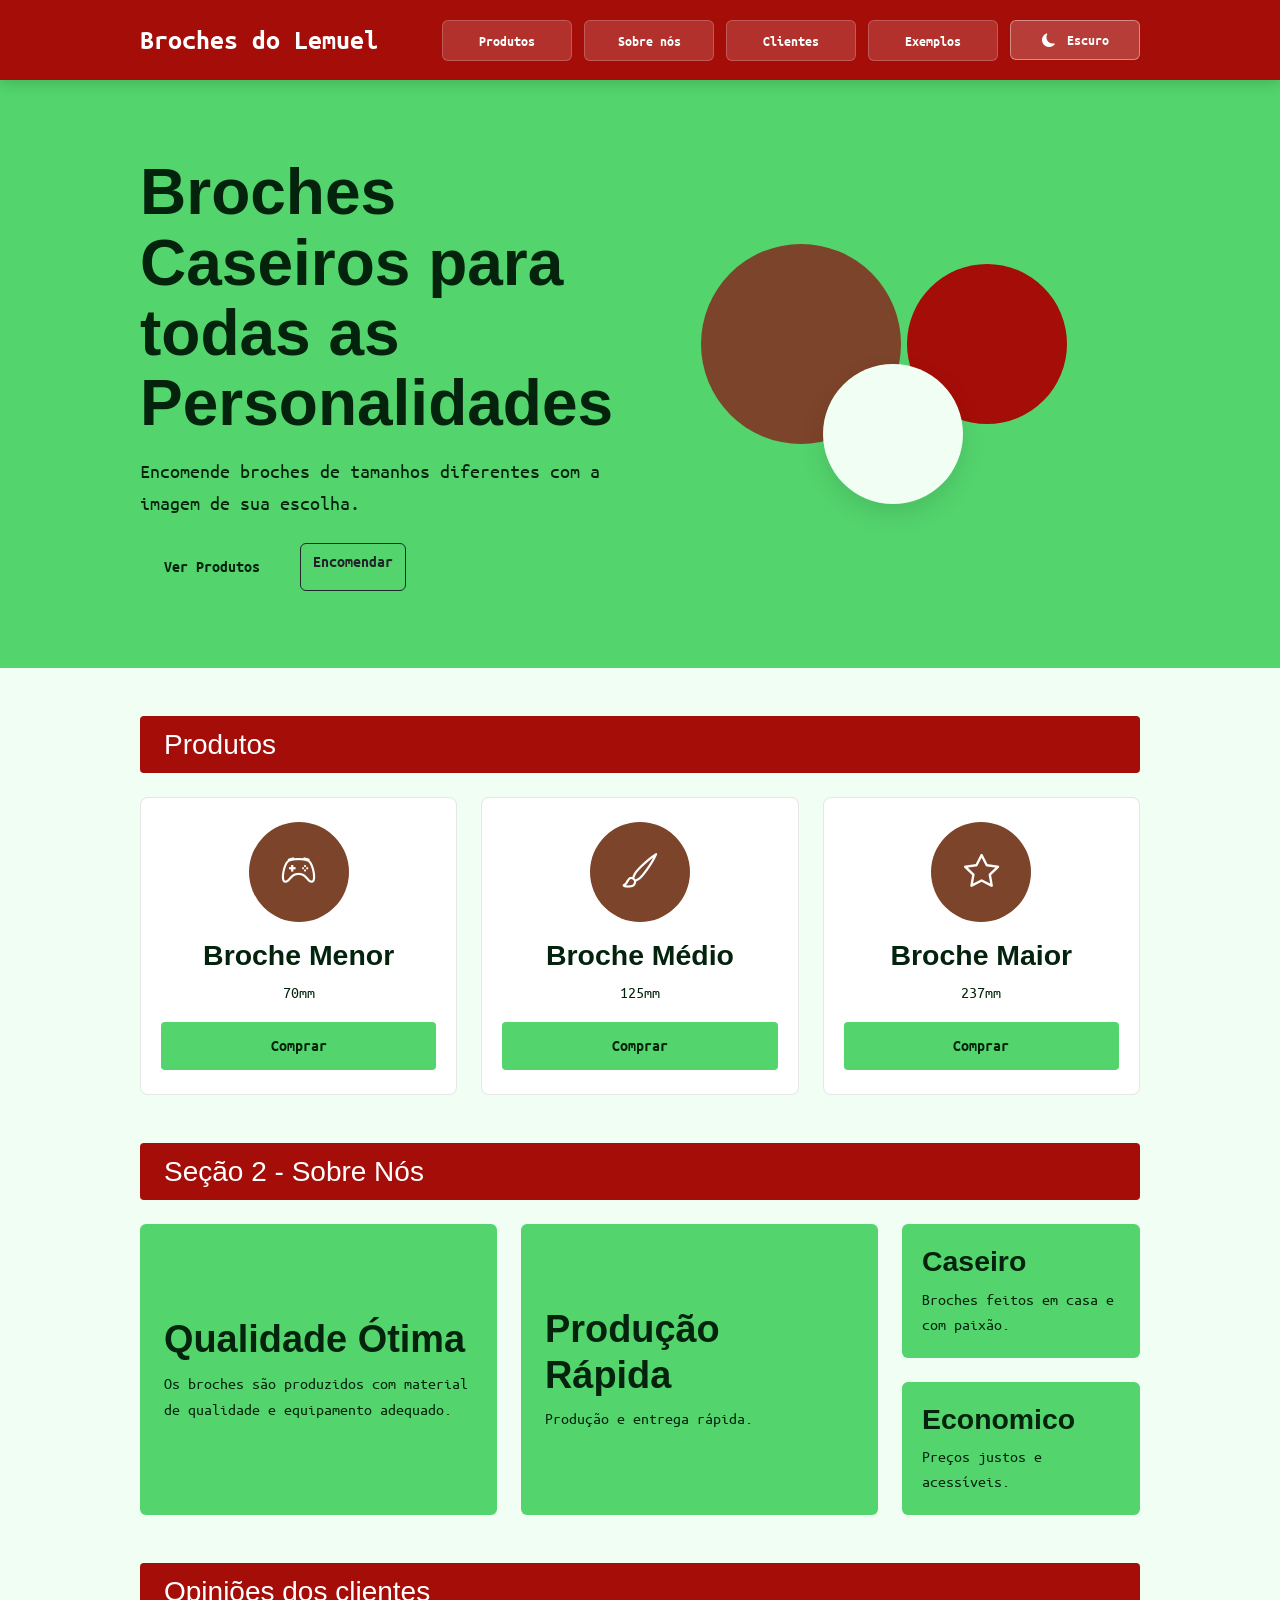
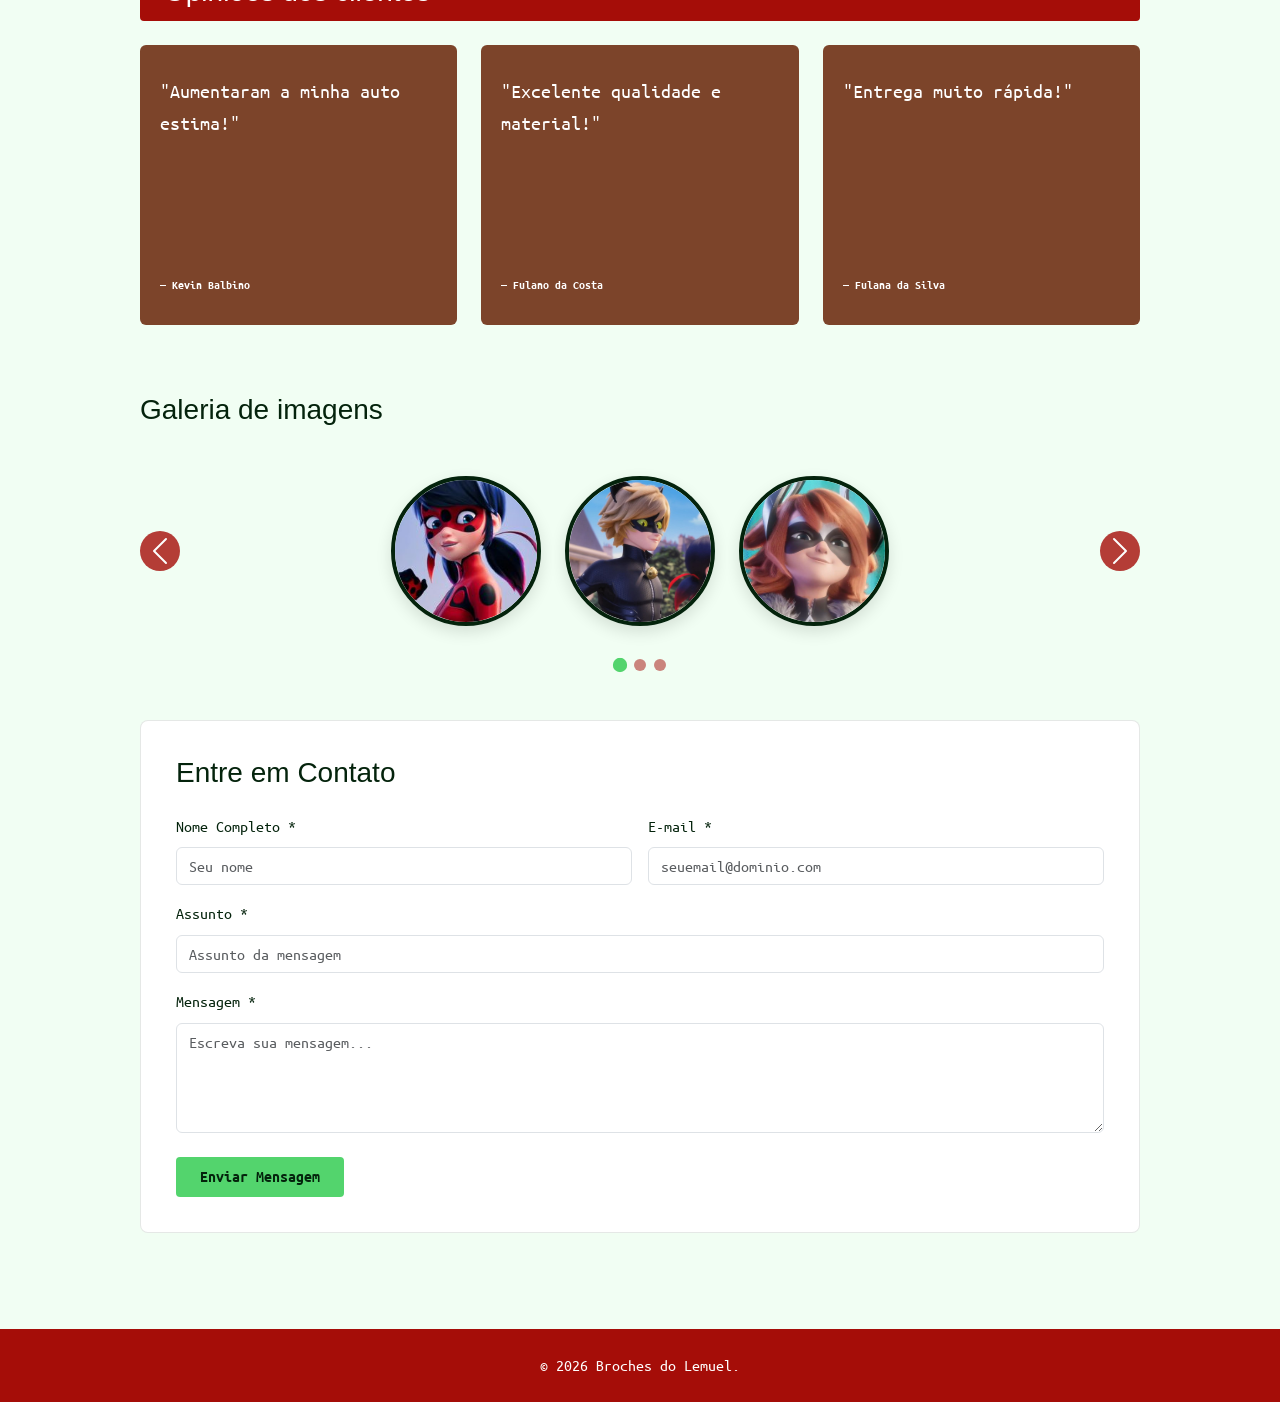
==== index.html @ ad62f00a "Feat. Importar sit" ====
<!DOCTYPE html>
<html lang="pt-BR" data-theme="light">
<head>
  <meta charset="UTF-8">
  <meta name="viewport" content="width=device-width, initial-scale=1.0">
  <title>Broches do Lemuel | Venda de Bottons Personalizados</title>

  <!-- Bootstrap 5 CSS & Icons -->
  <link href="https://cdn.jsdelivr.net/npm/bootstrap@5.3.2/dist/css/bootstrap.min.css" rel="stylesheet">
  <link href="https://cdn.jsdelivr.net/npm/bootstrap-icons@1.11.1/font/bootstrap-icons.css" rel="stylesheet">

  <!-- CSS Customizado -->
  <link rel="stylesheet" href="assets/css/styles.css">
</head>
<body>

  <!-- Cabeçalho / Navbar Responsiva com Sidebar Mobile -->
  <header class="header-navbar navbar">
    <div class="grid-container d-flex align-items-center justify-content-between w-100">
      <a class="navbar-brand text-white fw-bold fs-3 m-0" href="#">Broches do Lemuel</a>

      <!-- Botão Hambúrguer Customizado -->
      <button class="menu-toggle" id="menuToggle" aria-label="Abrir menu de navegação">
        <span></span>
        <span></span>
        <span></span>
      </button>

      <!-- Menu de Navegação / Sidebar Deslizante no Mobile -->
      <nav class="nav-menu-wrapper" id="navMenu">
        <!-- Botão explícito de fechar no topo da Sidebar -->
        <div class="sidebar-header d-lg-none">
          <button class="sidebar-close-btn" id="sidebarCloseBtn" aria-label="Fechar menu">
            <i class="bi bi-x-lg"></i>
          </button>
        </div>

        <ul class="nav-box-list">
          <li class="nav-box-item"><a href="#secao1">Produtos</a></li>
          <li class="nav-box-item"><a href="#secao2">Sobre nós</a></li>
          <li class="nav-box-item"><a href="#secao3">Clientes</a></li>
          <li class="nav-box-item"><a href="#secao4">Exemplos</a></li>
          <li class="nav-box-item theme-item">
            <button class="theme-toggle-btn" id="themeToggleBtn" aria-label="Alternar tema">
              <i class="bi bi-moon-fill me-1"></i> Escuro
            </button>
          </li>
        </ul>
      </nav>
    </div>
  </header>

  <!-- Hero Section -->
  <section class="hero-section">
    <div class="grid-container">
      <div class="hero-grid">
        <div class="hero-text-col">
          <h1 class="mb-3">Broches Caseiros para todas as Personalidades</h1>
          <p class="fs-5 mb-4">Encomende broches de tamanhos diferentes com a imagem de sua escolha.</p>
          <div class="d-flex gap-3 flex-wrap justify-content-center justify-content-lg-start">
            <a href="#secao1" class="btn btn-custom-primary">Ver Produtos</a>
            <a href="#contato" class="btn btn-outline-dark fw-bold">Encomendar</a>
          </div>
        </div>
        <div class="hero-graphics-col">
          <div class="circle-accent circle-1"></div>
          <div class="circle-accent circle-2"></div>
          <div class="circle-accent circle-3"></div>
        </div>
      </div>
    </div>
  </section>

  <main class="py-5">

    <!-- Seção 1: Catálogo de Produtos -->
    <section id="secao1" class="page-section mb-5">
      <div class="grid-container">
        <div class="section-banner-title">
          <h2 class="m-0 h3">Produtos</h2>
        </div>
        <div class="section-grid-3col-products">

          <article class="botton-card">
            <div class="card-img-placeholder"><i class="bi bi-controller"></i></div>
            <h4>Broche Menor</h4>
            <p>70mm</p>
            <button class="btn btn-custom-primary w-100 open-modal-btn" data-title="Broche Menor">Comprar</button>
          </article>
          
          <article class="botton-card">
            <div class="card-img-placeholder"><i class="bi bi-brush"></i></div>
            <h4>Broche Médio</h4>
            <p>125mm</p>
            <button class="btn btn-custom-primary w-100 open-modal-btn" data-title="Broche Médio">Comprar</button>
          </article>

          <article class="botton-card">
            <div class="card-img-placeholder"><i class="bi bi-star"></i></div>
            <h4>Broche Maior</h4>
            <p>237mm</p>
            <button class="btn btn-custom-primary w-100 open-modal-btn" data-title="Broche Maior">Comprar</button>
          </article>

        </div>
      </div>
    </section>

    <!-- Seção 2: Sobre Nós -->
    <section id="secao2" class="page-section mb-5">
      <div class="grid-container">
        <div class="section-banner-title">
          <h2 class="m-0 h3">Seção 2 - Sobre Nós</h2>
        </div>
        <div class="section-grid-asymmetric">
          <div class="secao2-block-green">
            <h3>Qualidade Ótima</h3>
            <p class="m-0">Os broches são produzidos com material de qualidade e equipamento adequado.</p>
          </div>
          <div class="secao2-block-green">
            <h3>Produção Rápida</h3>
            <p class="m-0">Produção e entrega rápida.</p>
          </div>
          <div class="secao2-stacked-col">
            <div class="secao2-sub-green">
              <h4>Caseiro</h4>
              <p class="m-0">Broches feitos em casa e com paixão.</p>
            </div>
            <div class="secao2-sub-green">
              <h4>Economico</h4>
              <p class="m-0">Preços justos e acessíveis.</p>
            </div>
          </div>
        </div>
      </div>
    </section>

    <!-- Seção 3: Depoimentos -->
    <section id="secao3" class="page-section mb-5">
      <div class="grid-container">
        <div class="section-banner-title">
          <h2 class="m-0 h3">Opiniões dos clientes</h2>
        </div>
        <div class="section-grid-3col">
          <div class="testimonial-card-item">
            <div class="testimonial-card">
              <p class="fs-5">"Aumentaram a minha auto estima!"</p>
              <small class="fw-bold">— Kevin Balbino</small>
            </div>
          </div>
          <div class="testimonial-card-item">
            <div class="testimonial-card">
              <p class="fs-5">"Excelente qualidade e material!"</p>
              <small class="fw-bold">— Fulano da Costa</small>
            </div>
          </div>
          <div class="testimonial-card-item">
            <div class="testimonial-card">
              <p class="fs-5">"Entrega muito rápida!"</p>
              <small class="fw-bold">— Fulana da Silva</small>
            </div>
          </div>
        </div>
      </div>
    </section>

    <!-- Seção 4: Galeria de imagens -->
    <section id="secao4" class="page-section mb-5">
      <div class="grid-container">
        <h2 class="h3 mb-4">Galeria de imagens</h2>
        
        <div id="carouselGaleria" class="carousel slide" data-bs-ride="carousel">
          <div class="carousel-indicators custom-indicators">
            <button type="button" data-bs-target="#carouselGaleria" data-bs-slide-to="0" class="active" aria-current="true" aria-label="Slide 1"></button>
            <button type="button" data-bs-target="#carouselGaleria" data-bs-slide-to="1" aria-label="Slide 2"></button>
            <button type="button" data-bs-target="#carouselGaleria" data-bs-slide-to="2" aria-label="Slide 3"></button>
          </div>

          <div class="carousel-inner py-3">
            <div class="carousel-item active">
              <div class="grid-gallery">
                <img src="assets/img/m1.jpg" alt="Galeria m1" />
                <img src="assets/img/m2.jpg" alt="Galeria m2" />
                <img src="assets/img/m3.jpg" alt="Galeria m3" />
              </div>
            </div>

            <div class="carousel-item">
              <div class="grid-gallery">
                <img src="assets/img/toh1.jpg" alt="Galeria toh1" />
                <img src="assets/img/toh2.jpg" alt="Galeria toh2" />
                <img src="assets/img/toh3.jpg" alt="Galeria toh3" />
              </div>
            </div>

            <div class="carousel-item">
              <div class="grid-gallery">
                <img src="assets/img/zzz1.jpg" alt="Galeria zzz1" />
                <img src="assets/img/zzz2.jpg" alt="Galeria zzz2" />
                <img src="assets/img/zzz3.jpg" alt="Galeria zzz3" />
              </div>
            </div>
          </div>

          <button class="carousel-control-prev custom-carousel-btn" type="button" data-bs-target="#carouselGaleria" data-bs-slide="prev">
            <span class="carousel-control-prev-icon" aria-hidden="true"></span>
            <span class="visually-hidden">Anterior</span>
          </button>
          <button class="carousel-control-next custom-carousel-btn" type="button" data-bs-target="#carouselGaleria" data-bs-slide="next">
            <span class="carousel-control-next-icon" aria-hidden="true"></span>
            <span class="visually-hidden">Próximo</span>
          </button>
        </div>

      </div>
    </section>

    <!-- Formulário de Contato -->
    <section id="contato" class="page-section mb-5">
      <div class="grid-container">
        <div class="contact-form-container">
          <h2 class="h3 mb-4">Entre em Contato</h2>
          <form id="contactForm" novalidate>
            <div class="row g-3">
              <div class="col-md-6 formgroup">
                <label for="nome" class="form-label">Nome Completo *</label>
                <input type="text" class="form-control" id="nome" required placeholder="Seu nome">
                <div class="invalid-feedback">Por favor, informe seu nome.</div>
              </div>
              <div class="col-md-6 formgroup">
                <label for="email" class="form-label">E-mail *</label>
                <input type="email" class="form-control" id="email" required placeholder="seuemail@dominio.com">
                <div class="invalid-feedback">Por favor, insira um e-mail válido.</div>
              </div>
              <div class="col-md-12 formgroup">
                <label for="assunto" class="form-label">Assunto *</label>
                <input type="text" class="form-control" id="assunto" required placeholder="Assunto da mensagem">
                <div class="invalid-feedback">Por favor, informe o assunto.</div>
              </div>
              <div class="col-md-12 formgroup">
                <label for="mensagem" class="form-label">Mensagem *</label>
                <textarea class="form-control" id="mensagem" rows="4" required placeholder="Escreva sua mensagem..."></textarea>
                <div class="invalid-feedback">A mensagem não pode ficar vazia.</div>
              </div>
              <div class="col-12 mt-4">
                <button type="submit" class="btn btn-custom-primary px-4 py-2 fw-bold">Enviar Mensagem</button>
              </div>
            </div>
          </form>
          <div id="formAlert" class="alert d-none mt-3" role="alert"></div>
        </div>
      </div>
    </section>

  </main>

  <!-- Rodapé -->
  <footer class="footer-custom py-4">
    <div class="grid-container text-center">
      <p class="m-0">&copy; 2026 Broches do Lemuel.</p>
    </div>
  </footer>

  <!-- Modal Bootstrap para Produtos -->
  <div class="modal fade" id="productModal" tabindex="-1" aria-hidden="true">
    <div class="modal-dialog modal-dialog-centered">
      <div class="modal-content">
        <div class="modal-header">
          <h5 class="modal-title" id="productModalTitle">Detalhes do Produto</h5>
          <button type="button" class="btn-close" data-bs-dismiss="modal" aria-label="Close"></button>
        </div>
        <div class="modal-body text-center">
          <i class="bi bi-patch-check display-1 text-success mb-3"></i>
          <p class="fs-5" id="productModalBody">Você selecionou um item exclusivo.</p>
        </div>
        <div class="modal-footer">
          <button type="button" class="btn btn-secondary" data-bs-dismiss="modal">Fechar</button>
          <button type="button" class="btn btn-success">Adicionar ao Carrinho</button>
        </div>
      </div>
    </div>
  </div>

  <script src="https://cdn.jsdelivr.net/npm/bootstrap@5.3.2/dist/js/bootstrap.bundle.min.js"></script>
  <script src="assets/js/script.js"></script>
</body>
</html>
---- assets/css/styles.css ----
/* =========================================================
   FONTES NATIVAS / LOCAIS
   ========================================================= */
@font-face {
  font-family: 'Inclusive Sans';
  src: url('../fonts/Inclusive_Sans/InclusiveSans-Regular.ttf') format('truetype');
  font-weight: 400;
  font-style: normal;
}

@font-face {
  font-family: 'Inclusive Sans';
  src: url('../fonts/Inclusive_Sans/InclusiveSans-Bold.ttf') format('truetype');
  font-weight: 700;
  font-style: normal;
}

@font-face {
  font-family: 'Ubuntu Mono';
  src: url('../fonts/Ubuntu_Mono/UbuntuMono-Regular.ttf') format('truetype');
  font-weight: 400;
  font-style: normal;
}

@font-face {
  font-family: 'Ubuntu Mono';
  src: url('../fonts/Ubuntu_Mono/UbuntuMono-Bold.ttf') format('truetype');
  font-weight: 700;
  font-style: normal;
}

/* =========================================================
   SISTEMA DE TEMAS & VARIÁVEIS (LIGHT / DARK)
   ========================================================= */
:root[data-theme="light"] {
  --text: #04230c;
  --background: #f1fef3;
  --primary: #53d46d;
  --secondary: #a50d08;
  --accent: #7c442a;
  --card-bg: #ffffff;
  --border-color: rgba(4, 35, 12, 0.1);
}

:root[data-theme="dark"] {
  --text: #dafbe3;
  --background: #010e03;
  --primary: #2bab45;
  --secondary: #f75f59;
  --accent: #d49c82;
  --card-bg: #071c0b;
  --border-color: rgba(218, 251, 227, 0.15);
}

/* =========================================================
   GRID RESPONSIVO E VARIÁVEIS DE ESPAÇAMENTO
   ========================================================= */
:root {
  --margin-x: 140px;
  --grid-cols: 8;
  --col-width: 124px;
  --grid-gap: 24px;
  --container-max-width: calc((var(--col-width) * var(--grid-cols)) + (var(--grid-gap) * (var(--grid-cols) - 1)));
}

@media (max-width: 1200px) {
  :root {
    --margin-x: 60px;
    --grid-gap: 20px;
  }
}

@media (max-width: 992px) {
  :root {
    --margin-x: 32px;
    --grid-cols: 4;
    --grid-gap: 16px;
    --container-max-width: 100%;
  }
}

@media (max-width: 576px) {
  :root {
    --margin-x: 16px;
    --grid-cols: 2;
    --grid-gap: 12px;
  }
}

/* Reset Básico e Compensação de Rolagem Smooth */
* {
  margin: 0;
  padding: 0;
  box-sizing: border-box;
}

html {
  font-size: 100%;
  scroll-behavior: smooth;
}

/* Compensador da navbar fixa para posicionar no início exato do contêiner */
section, 
.page-section {
  scroll-margin-top: 90px;
}

body {
  font-family: 'Ubuntu Mono', monospace, sans-serif;
  font-weight: 400;
  background-color: var(--background);
  color: var(--text);
  transition: background-color 0.3s ease, color 0.3s ease;
  line-height: 1.6;
  min-width: 320px;
  overflow-x: hidden;
}

/* Tipografia Responsiva */
h1, h2, h3, h4, h5 {
  font-family: 'Inclusive Sans', sans-serif;
  font-weight: 700;
  color: var(--text);
}

h1 { font-size: clamp(2.2rem, 5vw, 4.21rem); line-height: 1.1; }
h2 { font-size: clamp(1.8rem, 4vw, 3.158rem); }
h3 { font-size: clamp(1.4rem, 3vw, 2.369rem); }
h4 { font-size: clamp(1.2rem, 2.5vw, 1.777rem); }
h5 { font-size: clamp(1rem, 2vw, 1.333rem); }
small { font-size: 0.750rem; }

.grid-container {
  width: 100%;
  max-width: calc(var(--container-max-width) + (var(--margin-x) * 2));
  margin-left: auto;
  margin-right: auto;
  padding-left: var(--margin-x);
  padding-right: var(--margin-x);
}

/* =========================================================
   HEADER, NAVBAR E PADRONIZAÇÃO DE BOTÕES / SIDEBAR
   ========================================================= */
.header-navbar {
  background-color: var(--secondary);
  position: sticky;
  top: 0;
  z-index: 1030;
  box-shadow: 0 4px 12px rgba(0,0,0,0.15);
  padding: 0.8rem 0;
}

/* Botão Hambúrguer Personalizado (Mobile) */
.menu-toggle {
  display: none;
  flex-direction: column;
  justify-content: space-between;
  width: 30px;
  height: 22px;
  background: transparent;
  border: none;
  cursor: pointer;
  padding: 0;
  z-index: 1045;
}

.menu-toggle span {
  display: block;
  height: 3px;
  width: 100%;
  background-color: #ffffff;
  border-radius: 3px;
  transition: all 0.3s ease;
}

/* Animação do Botão Hambúrguer (transforma em X no botão principal) */
.menu-toggle.active span:nth-child(1) {
  transform: translateY(9.5px) rotate(45deg);
}
.menu-toggle.active span:nth-child(2) {
  opacity: 0;
}
.menu-toggle.active span:nth-child(3) {
  transform: translateY(-9.5px) rotate(-45deg);
}

/* Lista do Menu e Padronização dos Botões (Desktop) */
.nav-box-list {
  display: flex;
  align-items: center;
  gap: 12px;
  list-style: none;
  margin: 0;
  padding: 0;
}

.nav-box-item {
  display: flex;
}

/* Padronização exata da largura e estilo dos botões */
.nav-box-item a {
  display: block;
  width: 130px;
  text-align: center;
  background-color: rgba(255, 255, 255, 0.15);
  color: #ffffff !important;
  text-decoration: none;
  font-weight: bold;
  padding: 8px 0;
  border-radius: 6px;
  border: 1px solid rgba(255,255,255,0.2);
  transition: all 0.2s ease;
  font-size: 0.9rem;
}

.nav-box-item a:hover {
  background-color: #ffffff;
  color: var(--secondary) !important;
  transform: translateY(-2px);
}

.theme-toggle-btn {
  display: block;
  width: 130px;
  text-align: center;
  background: rgba(255,255,255,0.2);
  border: 1px solid rgba(255,255,255,0.4);
  color: #fff;
  padding: 8px 0;
  border-radius: 6px;
  cursor: pointer;
  font-size: 0.85rem;
  font-weight: bold;
  transition: all 0.3s ease;
}

.theme-toggle-btn:hover {
  background: #fff;
  color: var(--secondary);
}

/* Botão dedicado de fechamento dentro do cabeçalho da Sidebar */
.sidebar-header {
  display: flex;
  justify-content: flex-end;
  margin-bottom: 20px;
}

.sidebar-close-btn {
  background: rgba(255, 255, 255, 0.2);
  border: 1px solid rgba(255, 255, 255, 0.4);
  color: #ffffff;
  width: 38px;
  height: 38px;
  border-radius: 50%;
  display: flex;
  align-items: center;
  justify-content: center;
  font-size: 1.2rem;
  cursor: pointer;
  transition: background-color 0.2s ease, transform 0.2s ease;
}

.sidebar-close-btn:hover {
  background-color: #ffffff;
  color: var(--secondary);
  transform: scale(1.1);
}

/* Transformação para SIDEBAR RETRÁTIL em Telas Menores (max-width: 991.98px) */
@media (max-width: 991.98px) {
  .menu-toggle {
    display: flex;
  }

  .nav-menu-wrapper {
    position: fixed;
    top: 0;
    right: -280px;
    width: 280px;
    height: 100vh;
    background-color: var(--secondary);
    padding: 24px;
    box-shadow: -4px 0 15px rgba(0, 0, 0, 0.3);
    transition: right 0.3s ease-in-out;
    z-index: 1045;
  }

  .nav-menu-wrapper.active {
    right: 0;
  }

  .nav-box-list {
    flex-direction: column;
    align-items: stretch;
    width: 100%;
    gap: 14px;
  }

  .nav-box-item {
    width: 100%;
  }

  .nav-box-item a,
  .theme-toggle-btn {
    width: 100%;
    text-align: center;
    padding: 10px 0;
    font-size: 0.95rem;
  }
}

/* Hero Section */
.hero-section {
  background-color: var(--primary);
  padding: clamp(40px, 6vw, 80px) 0;
  min-height: 400px;
  display: flex;
  align-items: center;
}

.hero-grid {
  display: grid;
  grid-template-columns: repeat(var(--grid-cols), 1fr);
  gap: var(--grid-gap);
  align-items: center;
}

.hero-text-col {
  grid-column: span 4;
  color: var(--text);
}

.hero-graphics-col {
  grid-column: span 4;
  position: relative;
  height: 280px;
  display: flex;
  justify-content: center;
  align-items: center;
}

@media (max-width: 992px) {
  .hero-text-col {
    grid-column: span 4;
    text-align: center;
  }
  .hero-graphics-col {
    grid-column: span 4;
    height: 220px;
  }
  .hero-text-col .d-flex {
    justify-content: center;
  }
}

@media (max-width: 576px) {
  .hero-text-col, .hero-graphics-col {
    grid-column: span 2;
  }
}

.circle-accent {
  position: absolute;
  border-radius: 50%;
}
.circle-1 {
  width: clamp(130px, 20vw, 200px);
  height: clamp(130px, 20vw, 200px);
  background-color: var(--accent);
  top: 10px;
  left: 10%;
}
.circle-2 {
  width: clamp(100px, 16vw, 160px);
  height: clamp(100px, 16vw, 160px);
  background-color: var(--secondary);
  top: 30px;
  right: 15%;
}
.circle-3 {
  width: clamp(90px, 14vw, 140px);
  height: clamp(90px, 14vw, 140px);
  background-color: var(--background);
  bottom: 10px;
  left: 35%;
  box-shadow: 0 10px 25px rgba(0,0,0,0.1);
}

.section-banner-title {
  background-color: var(--secondary);
  color: #ffffff;
  padding: 12px 24px;
  margin-bottom: 24px;
  border-radius: 4px;
}
.section-banner-title h2 {
  color: #ffffff !important;
}

/* =========================================================
   SEÇÃO 1: PRODUTOS
   ========================================================= */
.section-grid-3col-products {
  display: grid;
  grid-template-columns: repeat(3, 1fr);
  gap: var(--grid-gap);
}

@media (max-width: 992px) {
  .section-grid-3col-products {
    grid-template-columns: repeat(2, 1fr);
  }
}

@media (max-width: 576px) {
  .section-grid-3col-products {
    grid-template-columns: 1fr;
  }
}

.botton-card {
  background-color: var(--card-bg);
  border: 1px solid var(--border-color);
  border-radius: 8px;
  padding: 24px 20px;
  text-align: center;
  transition: transform 0.3s ease, box-shadow 0.3s ease;
  display: flex;
  flex-direction: column;
  justify-content: space-between;
  height: 100%;
}

.botton-card:hover {
  transform: translateY(-5px);
  box-shadow: 0 12px 24px rgba(0,0,0,0.15);
}

.botton-card .card-img-placeholder {
  width: 100px;
  height: 100px;
  background-color: var(--accent);
  border-radius: 50%;
  margin: 0 auto 16px auto;
  display: flex;
  align-items: center;
  justify-content: center;
  color: #fff;
  font-size: 2.2rem;
}

/* Seção 2 */
.section-grid-asymmetric {
  display: grid;
  grid-template-columns: 1.5fr 1.5fr 1fr;
  gap: var(--grid-gap);
  background-color: transparent;
}

@media (max-width: 992px) {
  .section-grid-asymmetric {
    grid-template-columns: 1fr;
  }
}

.secao2-block-green {
  background-color: var(--primary);
  color: var(--text);
  padding: 24px;
  border-radius: 6px;
  height: 100%;
  min-height: 220px;
  display: flex;
  flex-direction: column;
  justify-content: center;
}

.secao2-stacked-col {
  display: flex;
  flex-direction: column;
  gap: var(--grid-gap);
  height: 100%;
}

.secao2-sub-green {
  background-color: var(--primary);
  color: var(--text);
  padding: 20px;
  border-radius: 6px;
  flex: 1;
  min-height: 110px;
  display: flex;
  flex-direction: column;
  justify-content: center;
}

/* Seção 3 */
.section-grid-3col {
  display: grid;
  grid-template-columns: repeat(3, 1fr);
  gap: var(--grid-gap);
}

@media (max-width: 992px) {
  .section-grid-3col {
    grid-template-columns: 1fr;
  }
}

.testimonial-card {
  background-color: var(--accent);
  color: #ffffff;
  padding: 30px 20px;
  border-radius: 6px;
  min-height: 280px;
  display: flex;
  flex-direction: column;
  justify-content: space-between;
}
.testimonial-card p, .testimonial-card small {
  color: #ffffff !important;
}

/* =========================================================
   SEÇÃO 4: CARROSSEL DE IMAGENS CIRCULAR
   ========================================================= */
#secao4 {
  padding: 20px 0;
  position: relative;
}

#carouselGaleria {
  padding: 0 40px;
}

.grid-gallery {
  display: flex;
  flex-wrap: wrap;
  gap: 24px;
  justify-content: center;
  align-items: center;
  max-width: 900px;
  margin: 0 auto;
  padding: 10px 0;
}

.grid-gallery img {
  width: clamp(100px, 18vw, 150px);
  height: clamp(100px, 18vw, 150px);
  object-fit: cover;
  border-radius: 50%;
  border: 4px solid var(--text);
  box-shadow: 0 6px 16px rgba(0,0,0,0.12);
  transition: transform 0.3s ease, border-radius 0.3s ease, box-shadow 0.3s ease;
}

.grid-gallery img:hover {
  transform: scale(1.15);
  border-radius: 16px;
  box-shadow: 0 12px 28px rgba(0,0,0,0.25);
  z-index: 10;
}

.custom-carousel-btn {
  width: 40px;
  height: 40px;
  background-color: var(--secondary);
  border-radius: 50%;
  top: 50%;
  transform: translateY(-50%);
  opacity: 0.8;
  transition: all 0.3s ease;
}

.custom-carousel-btn:hover {
  background-color: var(--primary);
  opacity: 1;
}

.carousel-indicators.custom-indicators {
  bottom: -35px;
}

.carousel-indicators.custom-indicators button {
  background-color: var(--secondary);
  width: 12px;
  height: 12px;
  border-radius: 50%;
  margin: 0 4px;
  opacity: 0.5;
  border: none;
  transition: all 0.3s ease;
}

.carousel-indicators.custom-indicators button.active {
  background-color: var(--primary);
  opacity: 1;
  transform: scale(1.2);
}

/* Contato & Rodapé */
.contact-form-container {
  background-color: var(--card-bg);
  border: 1px solid var(--border-color);
  border-radius: 8px;
  padding: clamp(20px, 4vw, 35px);
}

.btn-custom-primary {
  background-color: var(--primary);
  color: var(--text);
  font-weight: bold;
  border: none;
  padding: 12px 24px;
  border-radius: 4px;
  transition: opacity 0.2s ease, transform 0.2s ease;
}
.btn-custom-primary:hover {
  opacity: 0.9;
  transform: translateY(-2px);
  color: var(--text);
}

.footer-custom {
  background-color: var(--secondary);
  color: #ffffff;
}
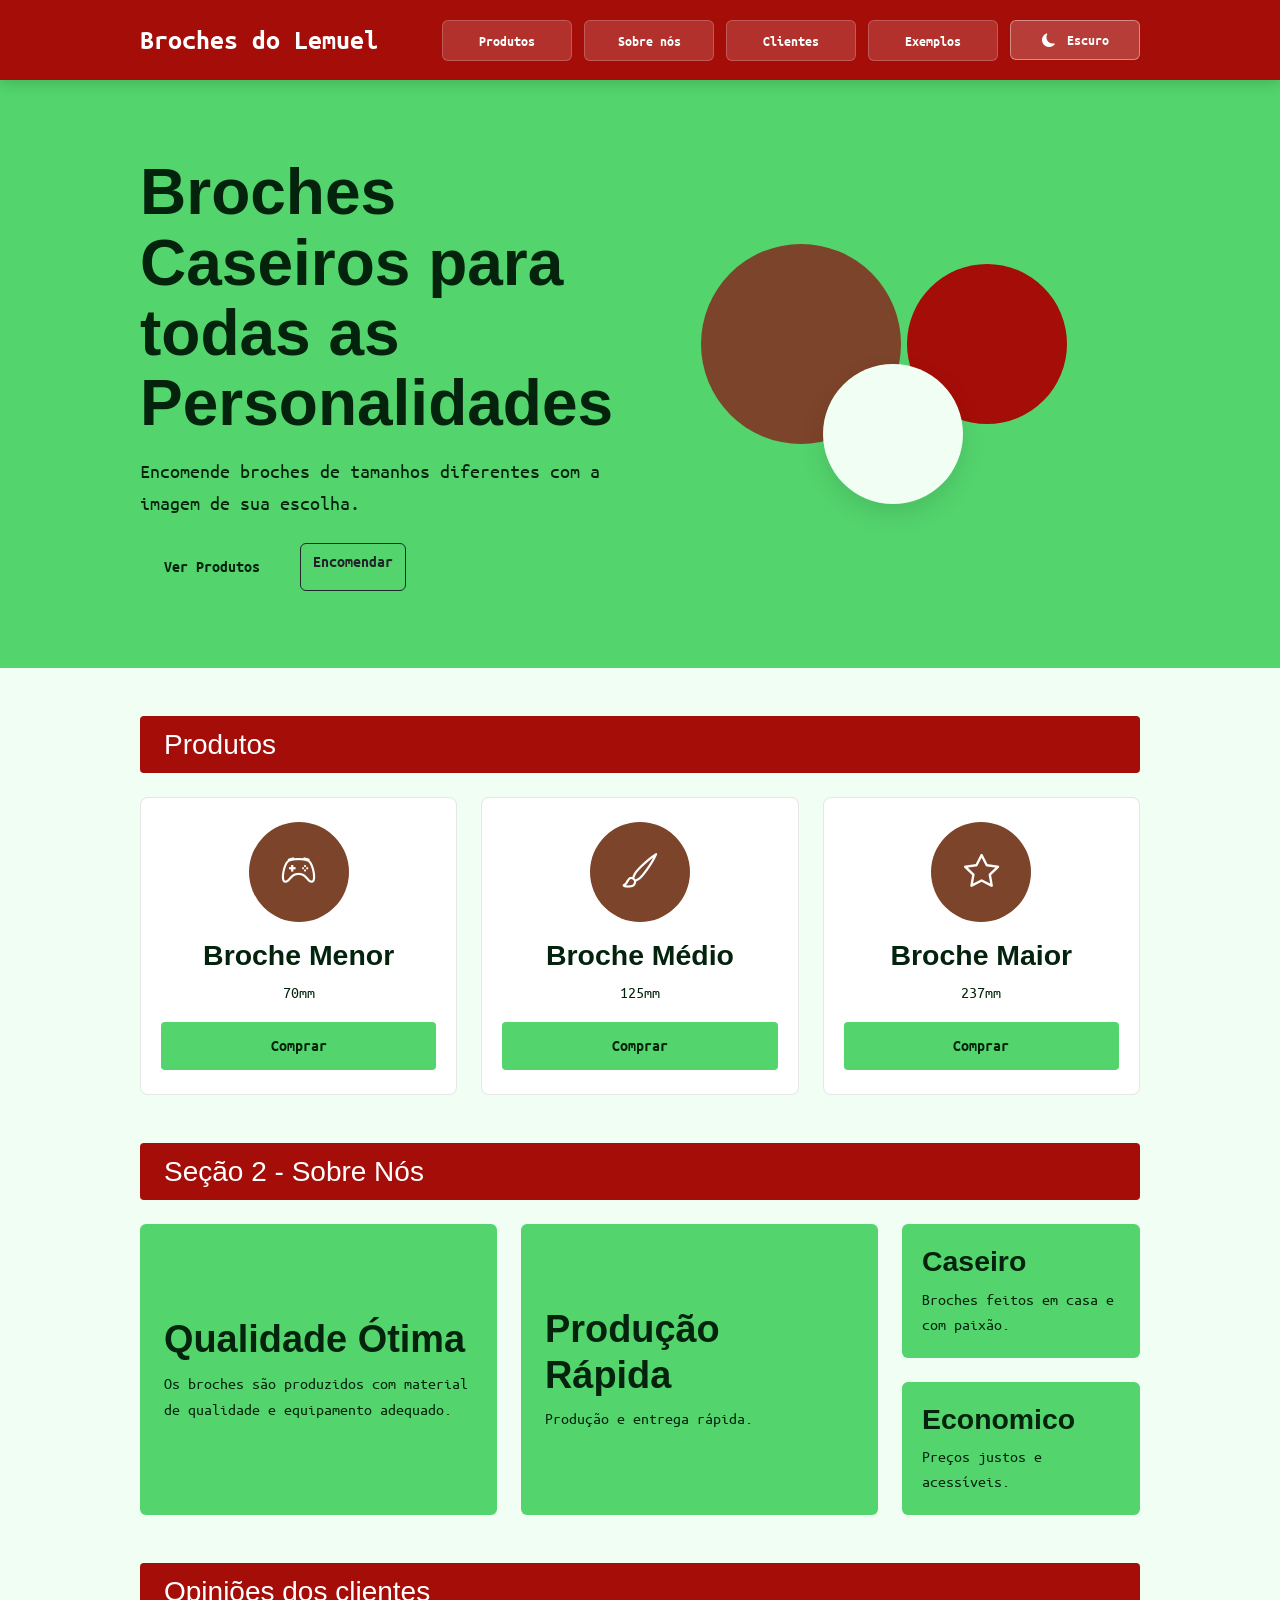
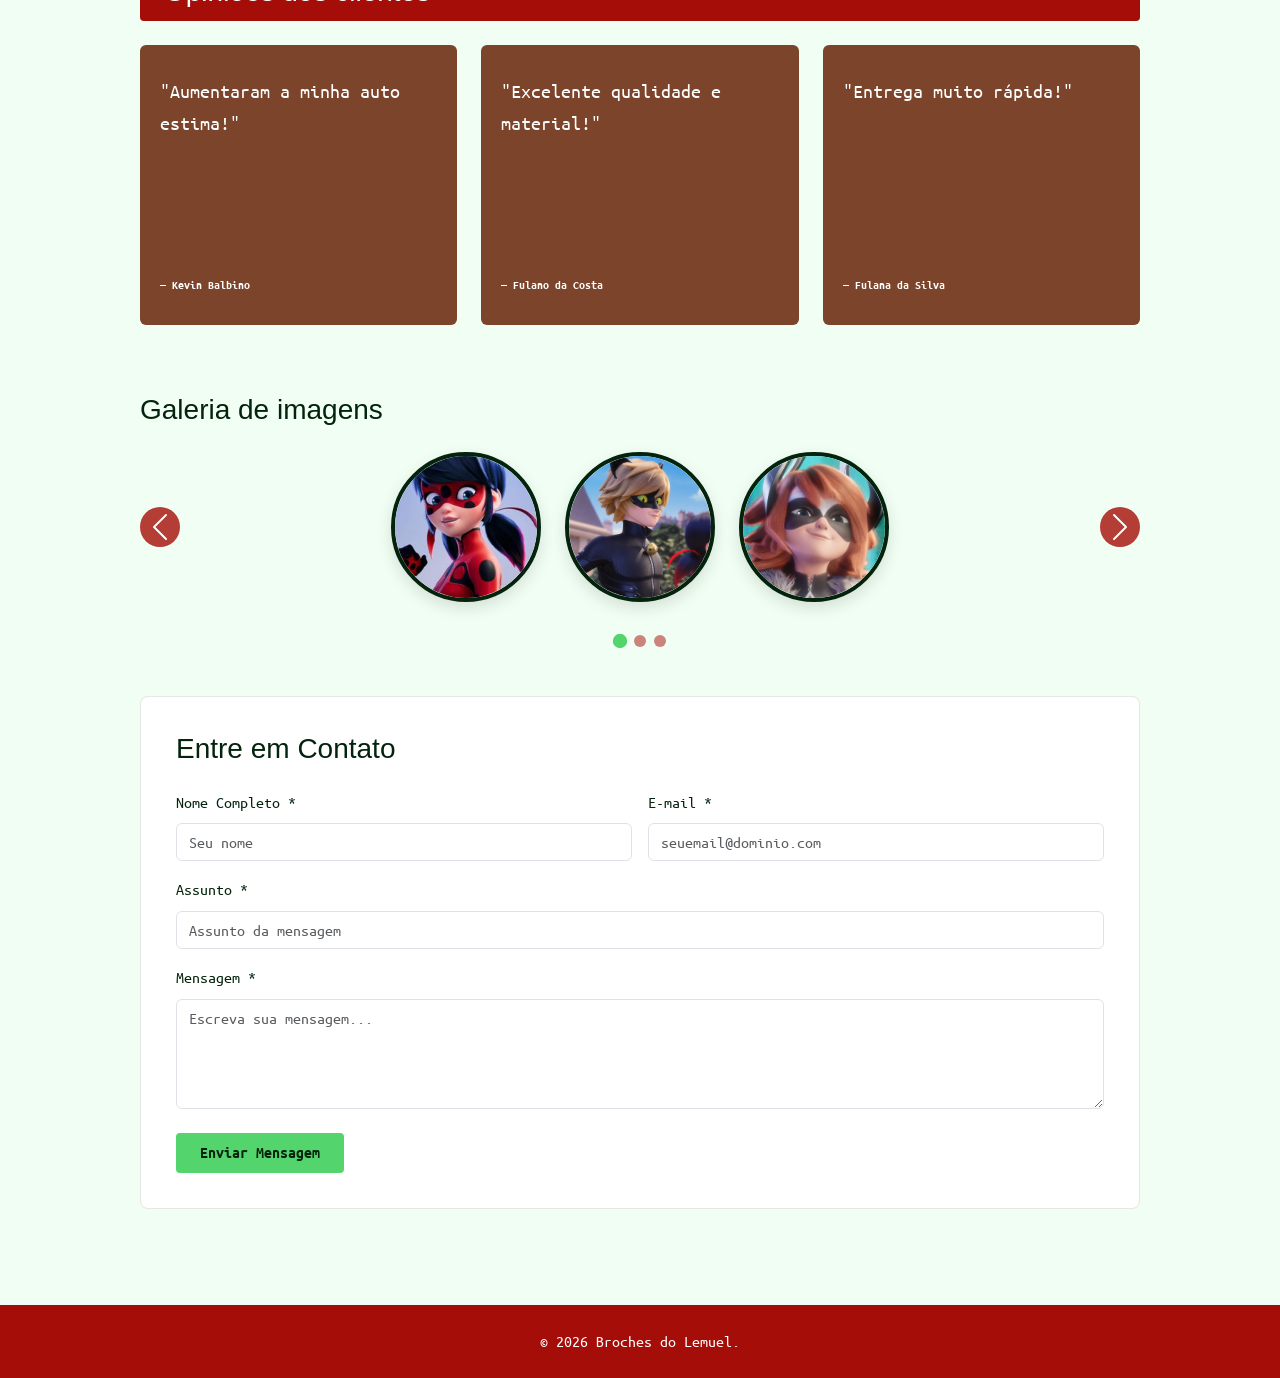
==== commit f8450d79: "Update index.html" ====
--- a/index.html
+++ b/index.html
@@ -167,7 +167,7 @@
     <!-- Seção 4: Galeria de imagens -->
     <section id="secao4" class="page-section mb-5">
       <div class="grid-container">
-        <h2 class="h3 mb-4">Galeria de imagens</h2>
+        <h2 class="m-0 h3">Galeria de imagens</h2>
         
         <div id="carouselGaleria" class="carousel slide" data-bs-ride="carousel">
           <div class="carousel-indicators custom-indicators">
@@ -284,4 +284,4 @@
   <script src="https://cdn.jsdelivr.net/npm/bootstrap@5.3.2/dist/js/bootstrap.bundle.min.js"></script>
   <script src="assets/js/script.js"></script>
 </body>
-</html>+</html>
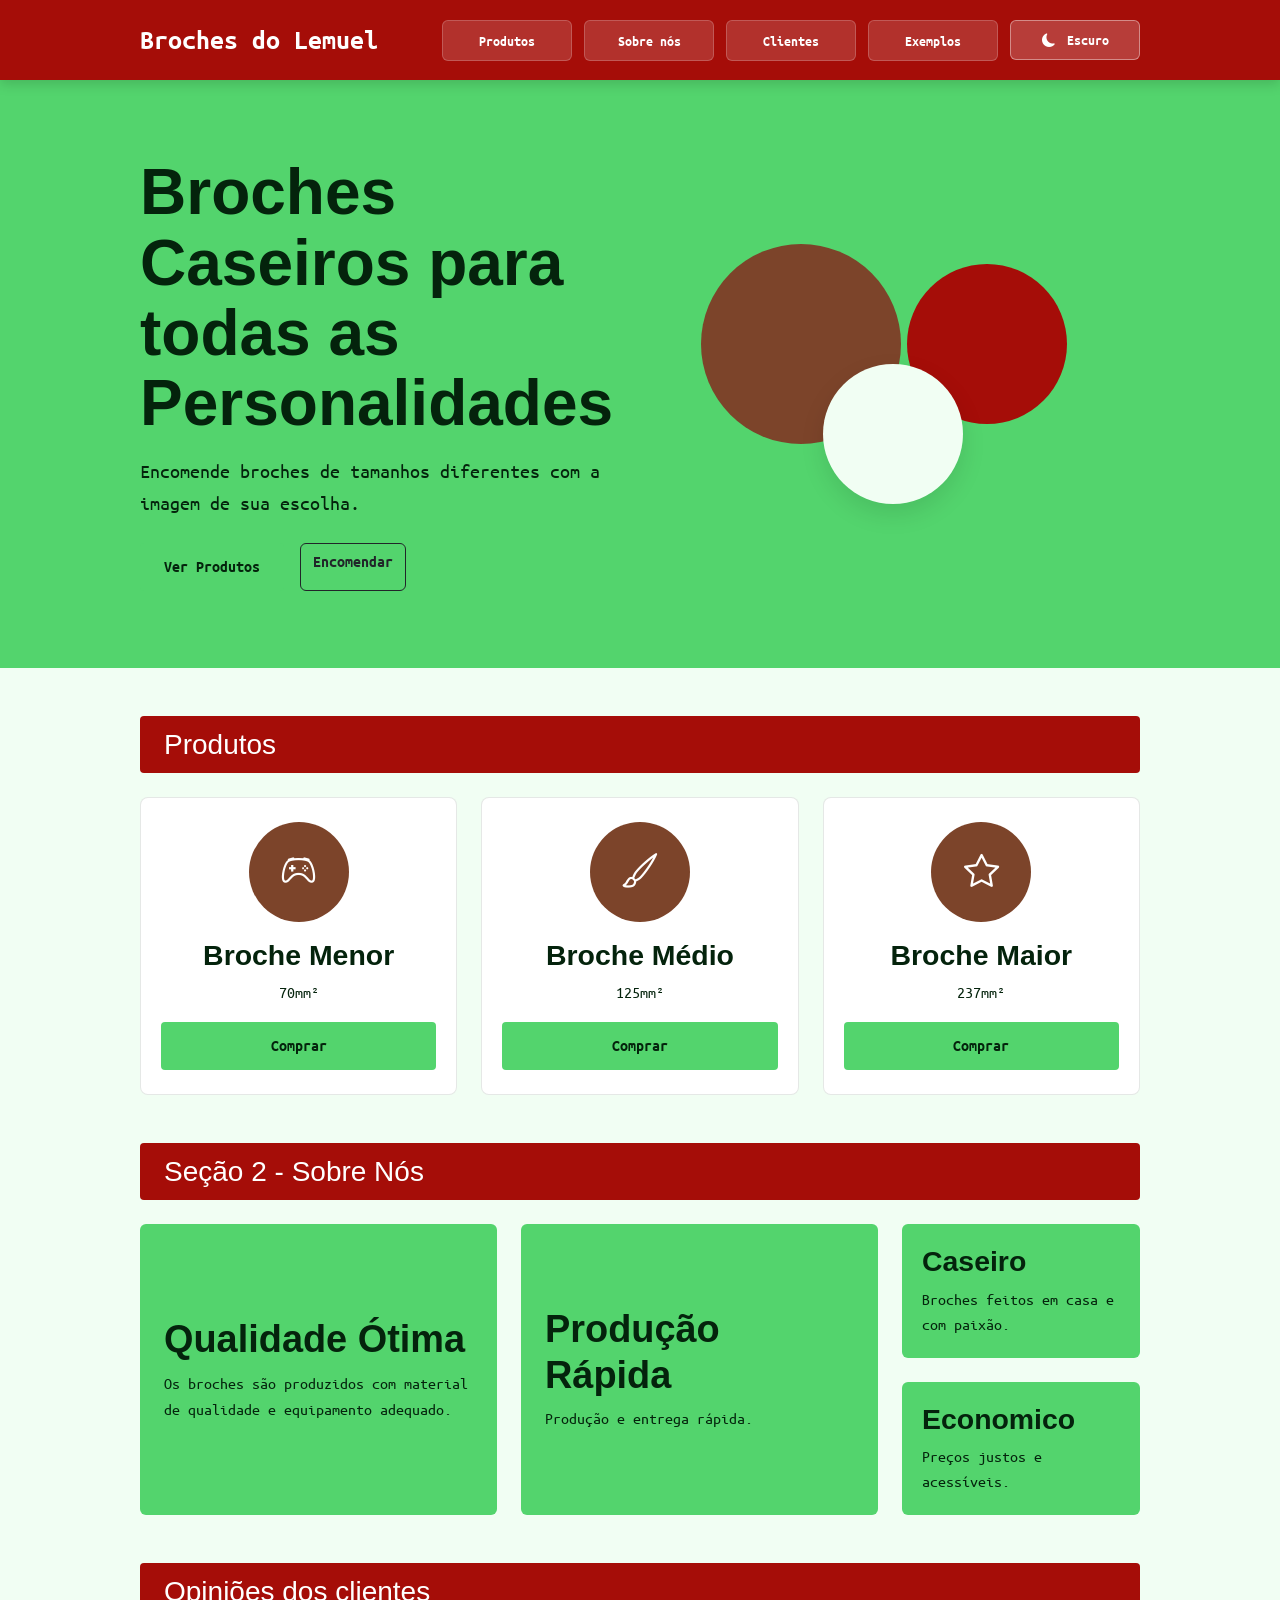
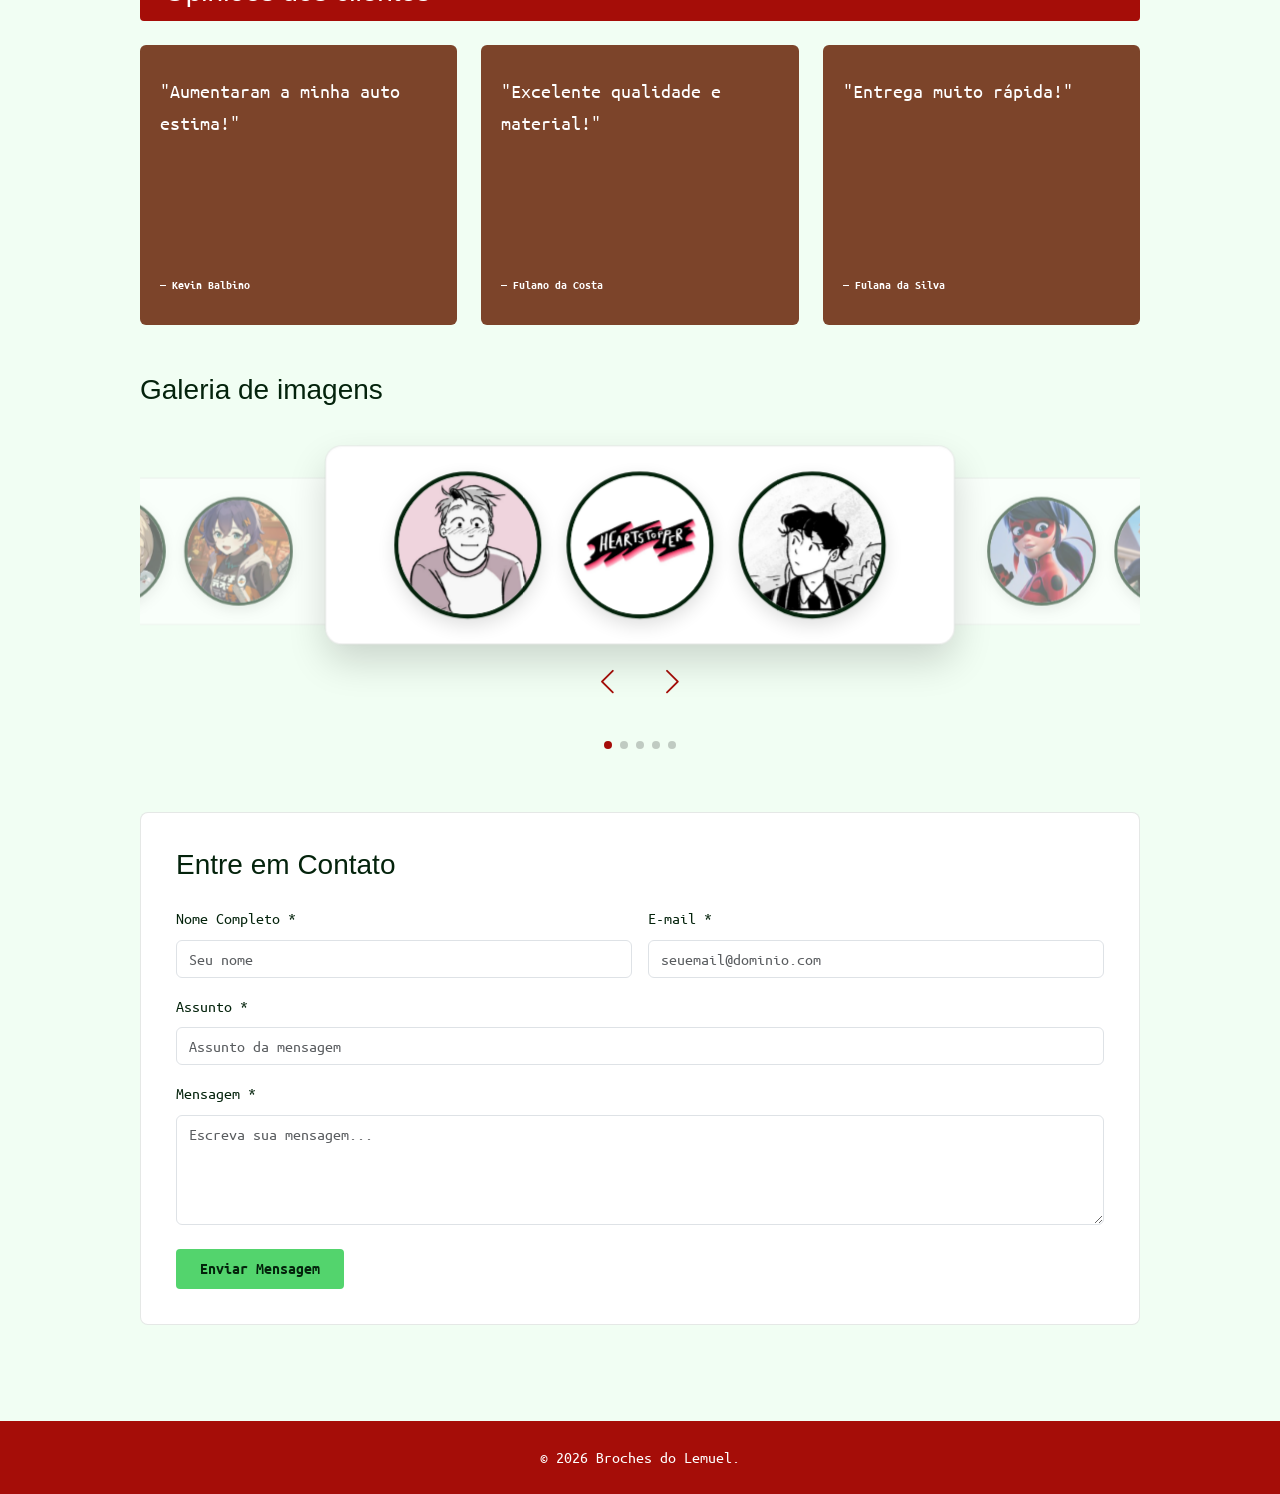
==== commit cce23ec2: "Fix. Remover pasta" ====
--- a/index.html
+++ b/index.html
@@ -1,287 +1,312 @@
-<!DOCTYPE html>
-<html lang="pt-BR" data-theme="light">
-<head>
-  <meta charset="UTF-8">
-  <meta name="viewport" content="width=device-width, initial-scale=1.0">
-  <title>Broches do Lemuel | Venda de Bottons Personalizados</title>
-
-  <!-- Bootstrap 5 CSS & Icons -->
-  <link href="https://cdn.jsdelivr.net/npm/bootstrap@5.3.2/dist/css/bootstrap.min.css" rel="stylesheet">
-  <link href="https://cdn.jsdelivr.net/npm/bootstrap-icons@1.11.1/font/bootstrap-icons.css" rel="stylesheet">
-
-  <!-- CSS Customizado -->
-  <link rel="stylesheet" href="assets/css/styles.css">
-</head>
-<body>
-
-  <!-- Cabeçalho / Navbar Responsiva com Sidebar Mobile -->
-  <header class="header-navbar navbar">
-    <div class="grid-container d-flex align-items-center justify-content-between w-100">
-      <a class="navbar-brand text-white fw-bold fs-3 m-0" href="#">Broches do Lemuel</a>
-
-      <!-- Botão Hambúrguer Customizado -->
-      <button class="menu-toggle" id="menuToggle" aria-label="Abrir menu de navegação">
-        <span></span>
-        <span></span>
-        <span></span>
-      </button>
-
-      <!-- Menu de Navegação / Sidebar Deslizante no Mobile -->
-      <nav class="nav-menu-wrapper" id="navMenu">
-        <!-- Botão explícito de fechar no topo da Sidebar -->
-        <div class="sidebar-header d-lg-none">
-          <button class="sidebar-close-btn" id="sidebarCloseBtn" aria-label="Fechar menu">
-            <i class="bi bi-x-lg"></i>
-          </button>
-        </div>
-
-        <ul class="nav-box-list">
-          <li class="nav-box-item"><a href="#secao1">Produtos</a></li>
-          <li class="nav-box-item"><a href="#secao2">Sobre nós</a></li>
-          <li class="nav-box-item"><a href="#secao3">Clientes</a></li>
-          <li class="nav-box-item"><a href="#secao4">Exemplos</a></li>
-          <li class="nav-box-item theme-item">
-            <button class="theme-toggle-btn" id="themeToggleBtn" aria-label="Alternar tema">
-              <i class="bi bi-moon-fill me-1"></i> Escuro
-            </button>
-          </li>
-        </ul>
-      </nav>
-    </div>
-  </header>
-
-  <!-- Hero Section -->
-  <section class="hero-section">
-    <div class="grid-container">
-      <div class="hero-grid">
-        <div class="hero-text-col">
-          <h1 class="mb-3">Broches Caseiros para todas as Personalidades</h1>
-          <p class="fs-5 mb-4">Encomende broches de tamanhos diferentes com a imagem de sua escolha.</p>
-          <div class="d-flex gap-3 flex-wrap justify-content-center justify-content-lg-start">
-            <a href="#secao1" class="btn btn-custom-primary">Ver Produtos</a>
-            <a href="#contato" class="btn btn-outline-dark fw-bold">Encomendar</a>
-          </div>
-        </div>
-        <div class="hero-graphics-col">
-          <div class="circle-accent circle-1"></div>
-          <div class="circle-accent circle-2"></div>
-          <div class="circle-accent circle-3"></div>
-        </div>
-      </div>
-    </div>
-  </section>
-
-  <main class="py-5">
-
-    <!-- Seção 1: Catálogo de Produtos -->
-    <section id="secao1" class="page-section mb-5">
-      <div class="grid-container">
-        <div class="section-banner-title">
-          <h2 class="m-0 h3">Produtos</h2>
-        </div>
-        <div class="section-grid-3col-products">
-
-          <article class="botton-card">
-            <div class="card-img-placeholder"><i class="bi bi-controller"></i></div>
-            <h4>Broche Menor</h4>
-            <p>70mm</p>
-            <button class="btn btn-custom-primary w-100 open-modal-btn" data-title="Broche Menor">Comprar</button>
-          </article>
-          
-          <article class="botton-card">
-            <div class="card-img-placeholder"><i class="bi bi-brush"></i></div>
-            <h4>Broche Médio</h4>
-            <p>125mm</p>
-            <button class="btn btn-custom-primary w-100 open-modal-btn" data-title="Broche Médio">Comprar</button>
-          </article>
-
-          <article class="botton-card">
-            <div class="card-img-placeholder"><i class="bi bi-star"></i></div>
-            <h4>Broche Maior</h4>
-            <p>237mm</p>
-            <button class="btn btn-custom-primary w-100 open-modal-btn" data-title="Broche Maior">Comprar</button>
-          </article>
-
-        </div>
-      </div>
-    </section>
-
-    <!-- Seção 2: Sobre Nós -->
-    <section id="secao2" class="page-section mb-5">
-      <div class="grid-container">
-        <div class="section-banner-title">
-          <h2 class="m-0 h3">Seção 2 - Sobre Nós</h2>
-        </div>
-        <div class="section-grid-asymmetric">
-          <div class="secao2-block-green">
-            <h3>Qualidade Ótima</h3>
-            <p class="m-0">Os broches são produzidos com material de qualidade e equipamento adequado.</p>
-          </div>
-          <div class="secao2-block-green">
-            <h3>Produção Rápida</h3>
-            <p class="m-0">Produção e entrega rápida.</p>
-          </div>
-          <div class="secao2-stacked-col">
-            <div class="secao2-sub-green">
-              <h4>Caseiro</h4>
-              <p class="m-0">Broches feitos em casa e com paixão.</p>
-            </div>
-            <div class="secao2-sub-green">
-              <h4>Economico</h4>
-              <p class="m-0">Preços justos e acessíveis.</p>
-            </div>
-          </div>
-        </div>
-      </div>
-    </section>
-
-    <!-- Seção 3: Depoimentos -->
-    <section id="secao3" class="page-section mb-5">
-      <div class="grid-container">
-        <div class="section-banner-title">
-          <h2 class="m-0 h3">Opiniões dos clientes</h2>
-        </div>
-        <div class="section-grid-3col">
-          <div class="testimonial-card-item">
-            <div class="testimonial-card">
-              <p class="fs-5">"Aumentaram a minha auto estima!"</p>
-              <small class="fw-bold">— Kevin Balbino</small>
-            </div>
-          </div>
-          <div class="testimonial-card-item">
-            <div class="testimonial-card">
-              <p class="fs-5">"Excelente qualidade e material!"</p>
-              <small class="fw-bold">— Fulano da Costa</small>
-            </div>
-          </div>
-          <div class="testimonial-card-item">
-            <div class="testimonial-card">
-              <p class="fs-5">"Entrega muito rápida!"</p>
-              <small class="fw-bold">— Fulana da Silva</small>
-            </div>
-          </div>
-        </div>
-      </div>
-    </section>
-
-    <!-- Seção 4: Galeria de imagens -->
-    <section id="secao4" class="page-section mb-5">
-      <div class="grid-container">
-        <h2 class="m-0 h3">Galeria de imagens</h2>
-        
-        <div id="carouselGaleria" class="carousel slide" data-bs-ride="carousel">
-          <div class="carousel-indicators custom-indicators">
-            <button type="button" data-bs-target="#carouselGaleria" data-bs-slide-to="0" class="active" aria-current="true" aria-label="Slide 1"></button>
-            <button type="button" data-bs-target="#carouselGaleria" data-bs-slide-to="1" aria-label="Slide 2"></button>
-            <button type="button" data-bs-target="#carouselGaleria" data-bs-slide-to="2" aria-label="Slide 3"></button>
-          </div>
-
-          <div class="carousel-inner py-3">
-            <div class="carousel-item active">
-              <div class="grid-gallery">
-                <img src="assets/img/m1.jpg" alt="Galeria m1" />
-                <img src="assets/img/m2.jpg" alt="Galeria m2" />
-                <img src="assets/img/m3.jpg" alt="Galeria m3" />
-              </div>
-            </div>
-
-            <div class="carousel-item">
-              <div class="grid-gallery">
-                <img src="assets/img/toh1.jpg" alt="Galeria toh1" />
-                <img src="assets/img/toh2.jpg" alt="Galeria toh2" />
-                <img src="assets/img/toh3.jpg" alt="Galeria toh3" />
-              </div>
-            </div>
-
-            <div class="carousel-item">
-              <div class="grid-gallery">
-                <img src="assets/img/zzz1.jpg" alt="Galeria zzz1" />
-                <img src="assets/img/zzz2.jpg" alt="Galeria zzz2" />
-                <img src="assets/img/zzz3.jpg" alt="Galeria zzz3" />
-              </div>
-            </div>
-          </div>
-
-          <button class="carousel-control-prev custom-carousel-btn" type="button" data-bs-target="#carouselGaleria" data-bs-slide="prev">
-            <span class="carousel-control-prev-icon" aria-hidden="true"></span>
-            <span class="visually-hidden">Anterior</span>
-          </button>
-          <button class="carousel-control-next custom-carousel-btn" type="button" data-bs-target="#carouselGaleria" data-bs-slide="next">
-            <span class="carousel-control-next-icon" aria-hidden="true"></span>
-            <span class="visually-hidden">Próximo</span>
-          </button>
-        </div>
-
-      </div>
-    </section>
-
-    <!-- Formulário de Contato -->
-    <section id="contato" class="page-section mb-5">
-      <div class="grid-container">
-        <div class="contact-form-container">
-          <h2 class="h3 mb-4">Entre em Contato</h2>
-          <form id="contactForm" novalidate>
-            <div class="row g-3">
-              <div class="col-md-6 formgroup">
-                <label for="nome" class="form-label">Nome Completo *</label>
-                <input type="text" class="form-control" id="nome" required placeholder="Seu nome">
-                <div class="invalid-feedback">Por favor, informe seu nome.</div>
-              </div>
-              <div class="col-md-6 formgroup">
-                <label for="email" class="form-label">E-mail *</label>
-                <input type="email" class="form-control" id="email" required placeholder="seuemail@dominio.com">
-                <div class="invalid-feedback">Por favor, insira um e-mail válido.</div>
-              </div>
-              <div class="col-md-12 formgroup">
-                <label for="assunto" class="form-label">Assunto *</label>
-                <input type="text" class="form-control" id="assunto" required placeholder="Assunto da mensagem">
-                <div class="invalid-feedback">Por favor, informe o assunto.</div>
-              </div>
-              <div class="col-md-12 formgroup">
-                <label for="mensagem" class="form-label">Mensagem *</label>
-                <textarea class="form-control" id="mensagem" rows="4" required placeholder="Escreva sua mensagem..."></textarea>
-                <div class="invalid-feedback">A mensagem não pode ficar vazia.</div>
-              </div>
-              <div class="col-12 mt-4">
-                <button type="submit" class="btn btn-custom-primary px-4 py-2 fw-bold">Enviar Mensagem</button>
-              </div>
-            </div>
-          </form>
-          <div id="formAlert" class="alert d-none mt-3" role="alert"></div>
-        </div>
-      </div>
-    </section>
-
-  </main>
-
-  <!-- Rodapé -->
-  <footer class="footer-custom py-4">
-    <div class="grid-container text-center">
-      <p class="m-0">&copy; 2026 Broches do Lemuel.</p>
-    </div>
-  </footer>
-
-  <!-- Modal Bootstrap para Produtos -->
-  <div class="modal fade" id="productModal" tabindex="-1" aria-hidden="true">
-    <div class="modal-dialog modal-dialog-centered">
-      <div class="modal-content">
-        <div class="modal-header">
-          <h5 class="modal-title" id="productModalTitle">Detalhes do Produto</h5>
-          <button type="button" class="btn-close" data-bs-dismiss="modal" aria-label="Close"></button>
-        </div>
-        <div class="modal-body text-center">
-          <i class="bi bi-patch-check display-1 text-success mb-3"></i>
-          <p class="fs-5" id="productModalBody">Você selecionou um item exclusivo.</p>
-        </div>
-        <div class="modal-footer">
-          <button type="button" class="btn btn-secondary" data-bs-dismiss="modal">Fechar</button>
-          <button type="button" class="btn btn-success">Adicionar ao Carrinho</button>
-        </div>
-      </div>
-    </div>
-  </div>
-
-  <script src="https://cdn.jsdelivr.net/npm/bootstrap@5.3.2/dist/js/bootstrap.bundle.min.js"></script>
-  <script src="assets/js/script.js"></script>
-</body>
-</html>
+<!DOCTYPE html>
+<html lang="pt-BR" data-theme="light">
+<head>
+  <!-- Metadados de codificação e viewport responsiva -->
+  <meta charset="UTF-8">
+  <meta name="viewport" content="width=device-width, initial-scale=1.0">
+  <title>Broches do Lemuel | Venda de Bottons Personalizados</title>
+
+  <!-- CDNs das dependências de UI: Bootstrap 5, Bootstrap Icons e Swiper.js -->
+  <link href="https://cdn.jsdelivr.net/npm/bootstrap@5.3.2/dist/css/bootstrap.min.css" rel="stylesheet">
+  <link href="https://cdn.jsdelivr.net/npm/bootstrap-icons@1.11.1/font/bootstrap-icons.css" rel="stylesheet">
+  <link rel="stylesheet" href="https://cdn.jsdelivr.net/npm/swiper@11/swiper-bundle.min.css" />
+
+  <!-- Folha de estilo personalizada -->
+  <link rel="stylesheet" href="assets/css/styles.css">
+</head>
+<body>
+
+  <!-- CABEÇALHO E NAVEGAÇÃO FIXA (NAVBAR) -->
+  <header class="header-navbar navbar">
+    <div class="grid-container d-flex align-items-center justify-content-between w-100">
+      <a class="navbar-brand text-white fw-bold fs-3 m-0" href="#">Broches do Lemuel</a>
+
+      <!-- Botão Hambúrguer para alternar exibição da Sidebar no Mobile -->
+      <button class="menu-toggle" id="menuToggle" aria-label="Abrir menu de navegação">
+        <span></span>
+        <span></span>
+        <span></span>
+      </button>
+
+      <!-- Menu de links âncora e alternador de tema -->
+      <nav class="nav-menu-wrapper" id="navMenu">
+        <div class="sidebar-header d-lg-none">
+          <button class="sidebar-close-btn" id="sidebarCloseBtn" aria-label="Fechar menu">
+            <i class="bi bi-x-lg"></i>
+          </button>
+        </div>
+
+        <ul class="nav-box-list">
+          <li class="nav-box-item"><a href="#secao1">Produtos</a></li>
+          <li class="nav-box-item"><a href="#secao2">Sobre nós</a></li>
+          <li class="nav-box-item"><a href="#secao3">Clientes</a></li>
+          <li class="nav-box-item"><a href="#secao4">Exemplos</a></li>
+          <li class="nav-box-item theme-item">
+            <button class="theme-toggle-btn" id="themeToggleBtn" aria-label="Alternar tema">
+              <i class="bi bi-moon-fill me-1"></i> Escuro
+            </button>
+          </li>
+        </ul>
+      </nav>
+    </div>
+  </header>
+
+  <!-- SEÇÃO PRINCIPAL (HERO SECTION) -->
+  <section class="hero-section">
+    <div class="grid-container">
+      <div class="hero-grid">
+        <div class="hero-text-col">
+          <h1 class="mb-3">Broches Caseiros para todas as Personalidades</h1>
+          <p class="fs-5 mb-4">Encomende broches de tamanhos diferentes com a imagem de sua escolha.</p>
+          <div class="d-flex gap-3 flex-wrap justify-content-center justify-content-lg-start">
+            <a href="#secao1" class="btn btn-custom-primary">Ver Produtos</a>
+            <a href="#contato" class="btn btn-outline-dark fw-bold">Encomendar</a>
+          </div>
+        </div>
+        <!-- Grafismos alvo do efeito Parallax no JS -->
+        <div class="hero-graphics-col">
+          <div class="circle-accent circle-1"></div>
+          <div class="circle-accent circle-2"></div>
+          <div class="circle-accent circle-3"></div>
+        </div>
+      </div>
+    </div>
+  </section>
+
+  <main class="py-5">
+
+    <!-- SEÇÃO 1: CATÁLOGO DE PRODUTOS -->
+    <section id="secao1" class="page-section mb-5">
+      <div class="grid-container">
+        <div class="section-banner-title">
+          <h2 class="m-0 h3">Produtos</h2>
+        </div>
+        <div class="section-grid-3col-products">
+
+          <article class="botton-card">
+            <div class="card-img-placeholder"><i class="bi bi-controller"></i></div>
+            <h4>Broche Menor</h4>
+            <p>70mm²</p>
+            <button class="btn btn-custom-primary w-100 open-modal-btn" data-title="Broche Menor">Comprar</button>
+          </article>
+          
+          <article class="botton-card">
+            <div class="card-img-placeholder"><i class="bi bi-brush"></i></div>
+            <h4>Broche Médio</h4>
+            <p>125mm²</p>
+            <button class="btn btn-custom-primary w-100 open-modal-btn" data-title="Broche Médio">Comprar</button>
+          </article>
+
+          <article class="botton-card">
+            <div class="card-img-placeholder"><i class="bi bi-star"></i></div>
+            <h4>Broche Maior</h4>
+            <p>237mm²</p>
+            <button class="btn btn-custom-primary w-100 open-modal-btn" data-title="Broche Maior">Comprar</button>
+          </article>
+
+        </div>
+      </div>
+    </section>
+
+    <!-- SEÇÃO 2: SOBRE NÓS -->
+    <section id="secao2" class="page-section mb-5">
+      <div class="grid-container">
+        <div class="section-banner-title">
+          <h2 class="m-0 h3">Seção 2 - Sobre Nós</h2>
+        </div>
+        <div class="section-grid-asymmetric">
+          <div class="secao2-block-green">
+            <h3>Qualidade Ótima</h3>
+            <p class="m-0">Os broches são produzidos com material de qualidade e equipamento adequado.</p>
+          </div>
+          <div class="secao2-block-green">
+            <h3>Produção Rápida</h3>
+            <p class="m-0">Produção e entrega rápida.</p>
+          </div>
+          <div class="secao2-stacked-col">
+            <div class="secao2-sub-green">
+              <h4>Caseiro</h4>
+              <p class="m-0">Broches feitos em casa e com paixão.</p>
+            </div>
+            <div class="secao2-sub-green">
+              <h4>Economico</h4>
+              <p class="m-0">Preços justos e acessíveis.</p>
+            </div>
+          </div>
+        </div>
+      </div>
+    </section>
+
+    <!-- SEÇÃO 3: DEPOIMENTOS DE CLIENTES -->
+    <section id="secao3" class="page-section mb-5">
+      <div class="grid-container">
+        <div class="section-banner-title">
+          <h2 class="m-0 h3">Opiniões dos clientes</h2>
+        </div>
+        <div class="section-grid-3col">
+          <div class="testimonial-card-item">
+            <div class="testimonial-card">
+              <p class="fs-5">"Aumentaram a minha auto estima!"</p>
+              <small class="fw-bold">— Kevin Balbino</small>
+            </div>
+          </div>
+          <div class="testimonial-card-item">
+            <div class="testimonial-card">
+              <p class="fs-5">"Excelente qualidade e material!"</p>
+              <small class="fw-bold">— Fulano da Costa</small>
+            </div>
+          </div>
+          <div class="testimonial-card-item">
+            <div class="testimonial-card">
+              <p class="fs-5">"Entrega muito rápida!"</p>
+              <small class="fw-bold">— Fulana da Silva</small>
+            </div>
+          </div>
+        </div>
+      </div>
+    </section>
+
+    <!-- SEÇÃO 4: GALERIA INTERATIVA (SWIPER) -->
+    <section id="secao4" class="page-section mb-5">
+      <div class="grid-container">
+        <h2 class="h3 mb-4">Galeria de imagens</h2>
+
+        <div class="swiper gallerySwiper">
+          <div class="swiper-wrapper">
+
+            <div class="swiper-slide">
+              <div class="gallery-slide-card">
+                <div class="grid-gallery-trio">
+                  <img src="assets/img/h1.jpg" alt="Galeria h1" />
+                  <img src="assets/img/h2.jpg" alt="Galeria h2" />
+                  <img src="assets/img/h3.jpg" alt="Galeria h3" />
+                </div>
+              </div>
+            </div>
+
+            <div class="swiper-slide">
+              <div class="gallery-slide-card">
+                <div class="grid-gallery-trio">
+                  <img src="assets/img/m1.jpg" alt="Galeria m1" />
+                  <img src="assets/img/m2.jpg" alt="Galeria m2" />
+                  <img src="assets/img/m3.jpg" alt="Galeria m3" />
+                </div>
+              </div>
+            </div>
+
+            <div class="swiper-slide">
+              <div class="gallery-slide-card">
+                <div class="grid-gallery-trio">
+                  <img src="assets/img/su1.jpg" alt="Galeria su1" />
+                  <img src="assets/img/su2.jpg" alt="Galeria su2" />
+                  <img src="assets/img/su3.jpg" alt="Galeria su3" />
+                </div>
+              </div>
+            </div>
+
+            <div class="swiper-slide">
+              <div class="gallery-slide-card">
+                <div class="grid-gallery-trio">
+                  <img src="assets/img/toh1.jpg" alt="Galeria toh1" />
+                  <img src="assets/img/toh2.jpg" alt="Galeria toh2" />
+                  <img src="assets/img/toh3.jpg" alt="Galeria toh3" />
+                </div>
+              </div>
+            </div>
+
+            <div class="swiper-slide">
+              <div class="gallery-slide-card">
+                <div class="grid-gallery-trio">
+                  <img src="assets/img/zzz1.jpg" alt="Galeria zzz1" />
+                  <img src="assets/img/zzz2.jpg" alt="Galeria zzz2" />
+                  <img src="assets/img/zzz3.jpg" alt="Galeria zzz3" />
+                </div>
+              </div>
+            </div>
+
+          </div>
+
+          <!-- Botões e Paginação do Swiper -->
+          <div class="swiper-controls-center">
+            <button class="swiper-button-prev-custom" aria-label="Anterior"><i class="bi bi-chevron-left"></i></button>
+            <button class="swiper-button-next-custom" aria-label="Próximo"><i class="bi bi-chevron-right"></i></button>
+          </div>
+          <div class="swiper-pagination"></div>
+        </div>
+
+      </div>
+    </section>
+
+    <!-- SEÇÃO 5: FORMULÁRIO DE CONTATO -->
+    <section id="contato" class="page-section mb-5">
+      <div class="grid-container">
+        <div class="contact-form-container">
+          <h2 class="h3 mb-4">Entre em Contato</h2>
+          <form id="contactForm" novalidate>
+            <div class="row g-3">
+              <div class="col-md-6 formgroup">
+                <label for="nome" class="form-label">Nome Completo *</label>
+                <input type="text" class="form-control" id="nome" required placeholder="Seu nome">
+                <div class="invalid-feedback">Por favor, informe seu nome.</div>
+              </div>
+              <div class="col-md-6 formgroup">
+                <label for="email" class="form-label">E-mail *</label>
+                <input type="email" class="form-control" id="email" required placeholder="seuemail@dominio.com">
+                <div class="invalid-feedback">Por favor, insira um e-mail válido.</div>
+              </div>
+              <div class="col-md-12 formgroup">
+                <label for="assunto" class="form-label">Assunto *</label>
+                <input type="text" class="form-control" id="assunto" required placeholder="Assunto da mensagem">
+                <div class="invalid-feedback">Por favor, informe o assunto.</div>
+              </div>
+              <div class="col-md-12 formgroup">
+                <label for="mensagem" class="form-label">Mensagem *</label>
+                <textarea class="form-control" id="mensagem" rows="4" required placeholder="Escreva sua mensagem..."></textarea>
+                <div class="invalid-feedback">A mensagem não pode ficar vazia.</div>
+              </div>
+              <div class="col-12 mt-4">
+                <button type="submit" class="btn btn-custom-primary px-4 py-2 fw-bold">Enviar Mensagem</button>
+              </div>
+            </div>
+          </form>
+          <!-- Contêiner dinâmico de exibição dos alertas -->
+          <div id="formAlert" class="alert d-none mt-3" role="alert"></div>
+        </div>
+      </div>
+    </section>
+
+  </main>
+
+  <!-- RODAPÉ DA PÁGINA -->
+  <footer class="footer-custom py-4">
+    <div class="grid-container text-center">
+      <p class="m-0">&copy; 2026 Broches do Lemuel.</p>
+    </div>
+  </footer>
+
+  <!-- MODAL BOOTSTRAP PARA DETALHES DE PRODUTOS -->
+  <div class="modal fade" id="productModal" tabindex="-1" aria-hidden="true">
+    <div class="modal-dialog modal-dialog-centered">
+      <div class="modal-content">
+        <div class="modal-header">
+          <h5 class="modal-title" id="productModalTitle">Detalhes do Produto</h5>
+          <button type="button" class="btn-close" data-bs-dismiss="modal" aria-label="Close"></button>
+        </div>
+        <div class="modal-body text-center">
+          <i class="bi bi-patch-check display-1 text-success mb-3"></i>
+          <p class="fs-5" id="productModalBody">Você selecionou um item exclusivo.</p>
+        </div>
+        <div class="modal-footer">
+          <button type="button" class="btn btn-secondary" data-bs-dismiss="modal">Fechar</button>
+          <button type="button" class="btn btn-success">Adicionar ao Carrinho</button>
+        </div>
+      </div>
+    </div>
+  </div>
+
+  <!-- SCRIPTS EXTERNOS E ARQUIVO LOCAL -->
+  <script src="https://cdn.jsdelivr.net/npm/bootstrap@5.3.2/dist/js/bootstrap.bundle.min.js"></script>
+  <script src="https://cdn.jsdelivr.net/npm/swiper@11/swiper-bundle.min.js"></script>
+  <script src="assets/js/script.js"></script>
+</body>
+</html>
--- a/assets/css/styles.css
+++ b/assets/css/styles.css
@@ -1,630 +1,676 @@
-/* =========================================================
-   FONTES NATIVAS / LOCAIS
-   ========================================================= */
-@font-face {
-  font-family: 'Inclusive Sans';
-  src: url('../fonts/Inclusive_Sans/InclusiveSans-Regular.ttf') format('truetype');
-  font-weight: 400;
-  font-style: normal;
-}
-
-@font-face {
-  font-family: 'Inclusive Sans';
-  src: url('../fonts/Inclusive_Sans/InclusiveSans-Bold.ttf') format('truetype');
-  font-weight: 700;
-  font-style: normal;
-}
-
-@font-face {
-  font-family: 'Ubuntu Mono';
-  src: url('../fonts/Ubuntu_Mono/UbuntuMono-Regular.ttf') format('truetype');
-  font-weight: 400;
-  font-style: normal;
-}
-
-@font-face {
-  font-family: 'Ubuntu Mono';
-  src: url('../fonts/Ubuntu_Mono/UbuntuMono-Bold.ttf') format('truetype');
-  font-weight: 700;
-  font-style: normal;
-}
-
-/* =========================================================
-   SISTEMA DE TEMAS & VARIÁVEIS (LIGHT / DARK)
-   ========================================================= */
-:root[data-theme="light"] {
-  --text: #04230c;
-  --background: #f1fef3;
-  --primary: #53d46d;
-  --secondary: #a50d08;
-  --accent: #7c442a;
-  --card-bg: #ffffff;
-  --border-color: rgba(4, 35, 12, 0.1);
-}
-
-:root[data-theme="dark"] {
-  --text: #dafbe3;
-  --background: #010e03;
-  --primary: #2bab45;
-  --secondary: #f75f59;
-  --accent: #d49c82;
-  --card-bg: #071c0b;
-  --border-color: rgba(218, 251, 227, 0.15);
-}
-
-/* =========================================================
-   GRID RESPONSIVO E VARIÁVEIS DE ESPAÇAMENTO
-   ========================================================= */
-:root {
-  --margin-x: 140px;
-  --grid-cols: 8;
-  --col-width: 124px;
-  --grid-gap: 24px;
-  --container-max-width: calc((var(--col-width) * var(--grid-cols)) + (var(--grid-gap) * (var(--grid-cols) - 1)));
-}
-
-@media (max-width: 1200px) {
-  :root {
-    --margin-x: 60px;
-    --grid-gap: 20px;
-  }
-}
-
-@media (max-width: 992px) {
-  :root {
-    --margin-x: 32px;
-    --grid-cols: 4;
-    --grid-gap: 16px;
-    --container-max-width: 100%;
-  }
-}
-
-@media (max-width: 576px) {
-  :root {
-    --margin-x: 16px;
-    --grid-cols: 2;
-    --grid-gap: 12px;
-  }
-}
-
-/* Reset Básico e Compensação de Rolagem Smooth */
-* {
-  margin: 0;
-  padding: 0;
-  box-sizing: border-box;
-}
-
-html {
-  font-size: 100%;
-  scroll-behavior: smooth;
-}
-
-/* Compensador da navbar fixa para posicionar no início exato do contêiner */
-section, 
-.page-section {
-  scroll-margin-top: 90px;
-}
-
-body {
-  font-family: 'Ubuntu Mono', monospace, sans-serif;
-  font-weight: 400;
-  background-color: var(--background);
-  color: var(--text);
-  transition: background-color 0.3s ease, color 0.3s ease;
-  line-height: 1.6;
-  min-width: 320px;
-  overflow-x: hidden;
-}
-
-/* Tipografia Responsiva */
-h1, h2, h3, h4, h5 {
-  font-family: 'Inclusive Sans', sans-serif;
-  font-weight: 700;
-  color: var(--text);
-}
-
-h1 { font-size: clamp(2.2rem, 5vw, 4.21rem); line-height: 1.1; }
-h2 { font-size: clamp(1.8rem, 4vw, 3.158rem); }
-h3 { font-size: clamp(1.4rem, 3vw, 2.369rem); }
-h4 { font-size: clamp(1.2rem, 2.5vw, 1.777rem); }
-h5 { font-size: clamp(1rem, 2vw, 1.333rem); }
-small { font-size: 0.750rem; }
-
-.grid-container {
-  width: 100%;
-  max-width: calc(var(--container-max-width) + (var(--margin-x) * 2));
-  margin-left: auto;
-  margin-right: auto;
-  padding-left: var(--margin-x);
-  padding-right: var(--margin-x);
-}
-
-/* =========================================================
-   HEADER, NAVBAR E PADRONIZAÇÃO DE BOTÕES / SIDEBAR
-   ========================================================= */
-.header-navbar {
-  background-color: var(--secondary);
-  position: sticky;
-  top: 0;
-  z-index: 1030;
-  box-shadow: 0 4px 12px rgba(0,0,0,0.15);
-  padding: 0.8rem 0;
-}
-
-/* Botão Hambúrguer Personalizado (Mobile) */
-.menu-toggle {
-  display: none;
-  flex-direction: column;
-  justify-content: space-between;
-  width: 30px;
-  height: 22px;
-  background: transparent;
-  border: none;
-  cursor: pointer;
-  padding: 0;
-  z-index: 1045;
-}
-
-.menu-toggle span {
-  display: block;
-  height: 3px;
-  width: 100%;
-  background-color: #ffffff;
-  border-radius: 3px;
-  transition: all 0.3s ease;
-}
-
-/* Animação do Botão Hambúrguer (transforma em X no botão principal) */
-.menu-toggle.active span:nth-child(1) {
-  transform: translateY(9.5px) rotate(45deg);
-}
-.menu-toggle.active span:nth-child(2) {
-  opacity: 0;
-}
-.menu-toggle.active span:nth-child(3) {
-  transform: translateY(-9.5px) rotate(-45deg);
-}
-
-/* Lista do Menu e Padronização dos Botões (Desktop) */
-.nav-box-list {
-  display: flex;
-  align-items: center;
-  gap: 12px;
-  list-style: none;
-  margin: 0;
-  padding: 0;
-}
-
-.nav-box-item {
-  display: flex;
-}
-
-/* Padronização exata da largura e estilo dos botões */
-.nav-box-item a {
-  display: block;
-  width: 130px;
-  text-align: center;
-  background-color: rgba(255, 255, 255, 0.15);
-  color: #ffffff !important;
-  text-decoration: none;
-  font-weight: bold;
-  padding: 8px 0;
-  border-radius: 6px;
-  border: 1px solid rgba(255,255,255,0.2);
-  transition: all 0.2s ease;
-  font-size: 0.9rem;
-}
-
-.nav-box-item a:hover {
-  background-color: #ffffff;
-  color: var(--secondary) !important;
-  transform: translateY(-2px);
-}
-
-.theme-toggle-btn {
-  display: block;
-  width: 130px;
-  text-align: center;
-  background: rgba(255,255,255,0.2);
-  border: 1px solid rgba(255,255,255,0.4);
-  color: #fff;
-  padding: 8px 0;
-  border-radius: 6px;
-  cursor: pointer;
-  font-size: 0.85rem;
-  font-weight: bold;
-  transition: all 0.3s ease;
-}
-
-.theme-toggle-btn:hover {
-  background: #fff;
-  color: var(--secondary);
-}
-
-/* Botão dedicado de fechamento dentro do cabeçalho da Sidebar */
-.sidebar-header {
-  display: flex;
-  justify-content: flex-end;
-  margin-bottom: 20px;
-}
-
-.sidebar-close-btn {
-  background: rgba(255, 255, 255, 0.2);
-  border: 1px solid rgba(255, 255, 255, 0.4);
-  color: #ffffff;
-  width: 38px;
-  height: 38px;
-  border-radius: 50%;
-  display: flex;
-  align-items: center;
-  justify-content: center;
-  font-size: 1.2rem;
-  cursor: pointer;
-  transition: background-color 0.2s ease, transform 0.2s ease;
-}
-
-.sidebar-close-btn:hover {
-  background-color: #ffffff;
-  color: var(--secondary);
-  transform: scale(1.1);
-}
-
-/* Transformação para SIDEBAR RETRÁTIL em Telas Menores (max-width: 991.98px) */
-@media (max-width: 991.98px) {
-  .menu-toggle {
-    display: flex;
-  }
-
-  .nav-menu-wrapper {
-    position: fixed;
-    top: 0;
-    right: -280px;
-    width: 280px;
-    height: 100vh;
-    background-color: var(--secondary);
-    padding: 24px;
-    box-shadow: -4px 0 15px rgba(0, 0, 0, 0.3);
-    transition: right 0.3s ease-in-out;
-    z-index: 1045;
-  }
-
-  .nav-menu-wrapper.active {
-    right: 0;
-  }
-
-  .nav-box-list {
-    flex-direction: column;
-    align-items: stretch;
-    width: 100%;
-    gap: 14px;
-  }
-
-  .nav-box-item {
-    width: 100%;
-  }
-
-  .nav-box-item a,
-  .theme-toggle-btn {
-    width: 100%;
-    text-align: center;
-    padding: 10px 0;
-    font-size: 0.95rem;
-  }
-}
-
-/* Hero Section */
-.hero-section {
-  background-color: var(--primary);
-  padding: clamp(40px, 6vw, 80px) 0;
-  min-height: 400px;
-  display: flex;
-  align-items: center;
-}
-
-.hero-grid {
-  display: grid;
-  grid-template-columns: repeat(var(--grid-cols), 1fr);
-  gap: var(--grid-gap);
-  align-items: center;
-}
-
-.hero-text-col {
-  grid-column: span 4;
-  color: var(--text);
-}
-
-.hero-graphics-col {
-  grid-column: span 4;
-  position: relative;
-  height: 280px;
-  display: flex;
-  justify-content: center;
-  align-items: center;
-}
-
-@media (max-width: 992px) {
-  .hero-text-col {
-    grid-column: span 4;
-    text-align: center;
-  }
-  .hero-graphics-col {
-    grid-column: span 4;
-    height: 220px;
-  }
-  .hero-text-col .d-flex {
-    justify-content: center;
-  }
-}
-
-@media (max-width: 576px) {
-  .hero-text-col, .hero-graphics-col {
-    grid-column: span 2;
-  }
-}
-
-.circle-accent {
-  position: absolute;
-  border-radius: 50%;
-}
-.circle-1 {
-  width: clamp(130px, 20vw, 200px);
-  height: clamp(130px, 20vw, 200px);
-  background-color: var(--accent);
-  top: 10px;
-  left: 10%;
-}
-.circle-2 {
-  width: clamp(100px, 16vw, 160px);
-  height: clamp(100px, 16vw, 160px);
-  background-color: var(--secondary);
-  top: 30px;
-  right: 15%;
-}
-.circle-3 {
-  width: clamp(90px, 14vw, 140px);
-  height: clamp(90px, 14vw, 140px);
-  background-color: var(--background);
-  bottom: 10px;
-  left: 35%;
-  box-shadow: 0 10px 25px rgba(0,0,0,0.1);
-}
-
-.section-banner-title {
-  background-color: var(--secondary);
-  color: #ffffff;
-  padding: 12px 24px;
-  margin-bottom: 24px;
-  border-radius: 4px;
-}
-.section-banner-title h2 {
-  color: #ffffff !important;
-}
-
-/* =========================================================
-   SEÇÃO 1: PRODUTOS
-   ========================================================= */
-.section-grid-3col-products {
-  display: grid;
-  grid-template-columns: repeat(3, 1fr);
-  gap: var(--grid-gap);
-}
-
-@media (max-width: 992px) {
-  .section-grid-3col-products {
-    grid-template-columns: repeat(2, 1fr);
-  }
-}
-
-@media (max-width: 576px) {
-  .section-grid-3col-products {
-    grid-template-columns: 1fr;
-  }
-}
-
-.botton-card {
-  background-color: var(--card-bg);
-  border: 1px solid var(--border-color);
-  border-radius: 8px;
-  padding: 24px 20px;
-  text-align: center;
-  transition: transform 0.3s ease, box-shadow 0.3s ease;
-  display: flex;
-  flex-direction: column;
-  justify-content: space-between;
-  height: 100%;
-}
-
-.botton-card:hover {
-  transform: translateY(-5px);
-  box-shadow: 0 12px 24px rgba(0,0,0,0.15);
-}
-
-.botton-card .card-img-placeholder {
-  width: 100px;
-  height: 100px;
-  background-color: var(--accent);
-  border-radius: 50%;
-  margin: 0 auto 16px auto;
-  display: flex;
-  align-items: center;
-  justify-content: center;
-  color: #fff;
-  font-size: 2.2rem;
-}
-
-/* Seção 2 */
-.section-grid-asymmetric {
-  display: grid;
-  grid-template-columns: 1.5fr 1.5fr 1fr;
-  gap: var(--grid-gap);
-  background-color: transparent;
-}
-
-@media (max-width: 992px) {
-  .section-grid-asymmetric {
-    grid-template-columns: 1fr;
-  }
-}
-
-.secao2-block-green {
-  background-color: var(--primary);
-  color: var(--text);
-  padding: 24px;
-  border-radius: 6px;
-  height: 100%;
-  min-height: 220px;
-  display: flex;
-  flex-direction: column;
-  justify-content: center;
-}
-
-.secao2-stacked-col {
-  display: flex;
-  flex-direction: column;
-  gap: var(--grid-gap);
-  height: 100%;
-}
-
-.secao2-sub-green {
-  background-color: var(--primary);
-  color: var(--text);
-  padding: 20px;
-  border-radius: 6px;
-  flex: 1;
-  min-height: 110px;
-  display: flex;
-  flex-direction: column;
-  justify-content: center;
-}
-
-/* Seção 3 */
-.section-grid-3col {
-  display: grid;
-  grid-template-columns: repeat(3, 1fr);
-  gap: var(--grid-gap);
-}
-
-@media (max-width: 992px) {
-  .section-grid-3col {
-    grid-template-columns: 1fr;
-  }
-}
-
-.testimonial-card {
-  background-color: var(--accent);
-  color: #ffffff;
-  padding: 30px 20px;
-  border-radius: 6px;
-  min-height: 280px;
-  display: flex;
-  flex-direction: column;
-  justify-content: space-between;
-}
-.testimonial-card p, .testimonial-card small {
-  color: #ffffff !important;
-}
-
-/* =========================================================
-   SEÇÃO 4: CARROSSEL DE IMAGENS CIRCULAR
-   ========================================================= */
-#secao4 {
-  padding: 20px 0;
-  position: relative;
-}
-
-#carouselGaleria {
-  padding: 0 40px;
-}
-
-.grid-gallery {
-  display: flex;
-  flex-wrap: wrap;
-  gap: 24px;
-  justify-content: center;
-  align-items: center;
-  max-width: 900px;
-  margin: 0 auto;
-  padding: 10px 0;
-}
-
-.grid-gallery img {
-  width: clamp(100px, 18vw, 150px);
-  height: clamp(100px, 18vw, 150px);
-  object-fit: cover;
-  border-radius: 50%;
-  border: 4px solid var(--text);
-  box-shadow: 0 6px 16px rgba(0,0,0,0.12);
-  transition: transform 0.3s ease, border-radius 0.3s ease, box-shadow 0.3s ease;
-}
-
-.grid-gallery img:hover {
-  transform: scale(1.15);
-  border-radius: 16px;
-  box-shadow: 0 12px 28px rgba(0,0,0,0.25);
-  z-index: 10;
-}
-
-.custom-carousel-btn {
-  width: 40px;
-  height: 40px;
-  background-color: var(--secondary);
-  border-radius: 50%;
-  top: 50%;
-  transform: translateY(-50%);
-  opacity: 0.8;
-  transition: all 0.3s ease;
-}
-
-.custom-carousel-btn:hover {
-  background-color: var(--primary);
-  opacity: 1;
-}
-
-.carousel-indicators.custom-indicators {
-  bottom: -35px;
-}
-
-.carousel-indicators.custom-indicators button {
-  background-color: var(--secondary);
-  width: 12px;
-  height: 12px;
-  border-radius: 50%;
-  margin: 0 4px;
-  opacity: 0.5;
-  border: none;
-  transition: all 0.3s ease;
-}
-
-.carousel-indicators.custom-indicators button.active {
-  background-color: var(--primary);
-  opacity: 1;
-  transform: scale(1.2);
-}
-
-/* Contato & Rodapé */
-.contact-form-container {
-  background-color: var(--card-bg);
-  border: 1px solid var(--border-color);
-  border-radius: 8px;
-  padding: clamp(20px, 4vw, 35px);
-}
-
-.btn-custom-primary {
-  background-color: var(--primary);
-  color: var(--text);
-  font-weight: bold;
-  border: none;
-  padding: 12px 24px;
-  border-radius: 4px;
-  transition: opacity 0.2s ease, transform 0.2s ease;
-}
-.btn-custom-primary:hover {
-  opacity: 0.9;
-  transform: translateY(-2px);
-  color: var(--text);
-}
-
-.footer-custom {
-  background-color: var(--secondary);
-  color: #ffffff;
+/* =========================================================
+   FONTES NATIVAS / LOCAIS
+   ========================================================= */
+@font-face {
+  font-family: 'Inclusive Sans';
+  src: url('../fonts/Inclusive_Sans/InclusiveSans-Regular.ttf') format('truetype');
+  font-weight: 400;
+  font-style: normal;
+}
+
+@font-face {
+  font-family: 'Inclusive Sans';
+  src: url('../fonts/Inclusive_Sans/InclusiveSans-Bold.ttf') format('truetype');
+  font-weight: 700;
+  font-style: normal;
+}
+
+@font-face {
+  font-family: 'Ubuntu Mono';
+  src: url('../fonts/Ubuntu_Mono/UbuntuMono-Regular.ttf') format('truetype');
+  font-weight: 400;
+  font-style: normal;
+}
+
+@font-face {
+  font-family: 'Ubuntu Mono';
+  src: url('../fonts/Ubuntu_Mono/UbuntuMono-Bold.ttf') format('truetype');
+  font-weight: 700;
+  font-style: normal;
+}
+
+/* =========================================================
+   SISTEMA DE TEMAS & VARIÁVEIS (LIGHT / DARK)
+   ========================================================= */
+:root[data-theme="light"] {
+  --text: #04230c;
+  --background: #f1fef3;
+  --primary: #53d46d;
+  --secondary: #a50d08;
+  --accent: #7c442a;
+  --card-bg: #ffffff;
+  --border-color: rgba(4, 35, 12, 0.1);
+}
+
+:root[data-theme="dark"] {
+  --text: #dafbe3;
+  --background: #010e03;
+  --primary: #22be4e;
+  --secondary: #e3473f;
+  --accent: #b86b48;
+  --card-bg: #071c0b;
+  --border-color: rgba(218, 251, 227, 0.15);
+}
+
+/* =========================================================
+   GRID RESPONSIVO E VARIÁVEIS DE ESPAÇAMENTO
+   ========================================================= */
+:root {
+  --margin-x: 140px;
+  --grid-cols: 8;
+  --col-width: 124px;
+  --grid-gap: 24px;
+  --container-max-width: calc((var(--col-width) * var(--grid-cols)) + (var(--grid-gap) * (var(--grid-cols) - 1)));
+}
+
+@media (max-width: 1200px) {
+  :root {
+    --margin-x: 60px;
+    --grid-gap: 20px;
+  }
+}
+
+@media (max-width: 992px) {
+  :root {
+    --margin-x: 32px;
+    --grid-cols: 4;
+    --grid-gap: 16px;
+    --container-max-width: 100%;
+  }
+}
+
+@media (max-width: 576px) {
+  :root {
+    --margin-x: 16px;
+    --grid-cols: 2;
+    --grid-gap: 12px;
+  }
+}
+
+/* Reset Básico e Rolagem Smooth */
+* {
+  margin: 0;
+  padding: 0;
+  box-sizing: border-box;
+}
+
+html {
+  font-size: 100%;
+  scroll-behavior: smooth;
+}
+
+section, 
+.page-section {
+  scroll-margin-top: 90px;
+}
+
+body {
+  font-family: 'Ubuntu Mono', monospace, sans-serif;
+  font-weight: 400;
+  background-color: var(--background);
+  color: var(--text);
+  transition: background-color 0.3s ease, color 0.3s ease;
+  line-height: 1.6;
+  min-width: 320px;
+  overflow-x: hidden;
+}
+
+/* Tipografia Responsiva */
+h1, h2, h3, h4, h5 {
+  font-family: 'Inclusive Sans', sans-serif;
+  font-weight: 700;
+  color: var(--text);
+}
+
+h1 { font-size: clamp(2.2rem, 5vw, 4.21rem); line-height: 1.1; }
+h2 { font-size: clamp(1.8rem, 4vw, 3.158rem); }
+h3 { font-size: clamp(1.4rem, 3vw, 2.369rem); }
+h4 { font-size: clamp(1.2rem, 2.5vw, 1.777rem); }
+h5 { font-size: clamp(1rem, 2vw, 1.333rem); }
+small { font-size: 0.750rem; }
+
+.grid-container {
+  width: 100%;
+  max-width: calc(var(--container-max-width) + (var(--margin-x) * 2));
+  margin-left: auto;
+  margin-right: auto;
+  padding-left: var(--margin-x);
+  padding-right: var(--margin-x);
+}
+
+/* =========================================================
+   ESTILOS DE EFEITOS JS (Ripple & Scroll Reveal)
+   ========================================================= */
+span.js-ripple {
+  position: absolute;
+  border-radius: 50%;
+  transform: scale(0);
+  animation: ripple-animation 0.6s linear;
+  background-color: rgba(255, 255, 255, 0.45);
+  pointer-events: none;
+}
+
+@keyframes ripple-animation {
+  to {
+    transform: scale(4);
+    opacity: 0;
+  }
+}
+
+.reveal-hidden {
+  opacity: 0;
+  transform: translateY(30px);
+  transition: opacity 0.8s ease-out, transform 0.8s ease-out;
+}
+
+.reveal-active {
+  opacity: 1;
+  transform: translateY(0);
+}
+
+/* =========================================================
+   HEADER, NAVBAR E PADRONIZAÇÃO DE BOTÕES / SIDEBAR
+   ========================================================= */
+.header-navbar {
+  background-color: var(--secondary);
+  position: sticky;
+  top: 0;
+  z-index: 1030;
+  box-shadow: 0 4px 12px rgba(0,0,0,0.15);
+  padding: 0.8rem 0;
+}
+
+.menu-toggle {
+  display: none;
+  flex-direction: column;
+  justify-content: space-between;
+  width: 30px;
+  height: 22px;
+  background: transparent;
+  border: none;
+  cursor: pointer;
+  padding: 0;
+  z-index: 1045;
+}
+
+.menu-toggle span {
+  display: block;
+  height: 3px;
+  width: 100%;
+  background-color: #ffffff;
+  border-radius: 3px;
+  transition: all 0.3s ease;
+}
+
+.menu-toggle.active span:nth-child(1) {
+  transform: translateY(9.5px) rotate(45deg);
+}
+.menu-toggle.active span:nth-child(2) {
+  opacity: 0;
+}
+.menu-toggle.active span:nth-child(3) {
+  transform: translateY(-9.5px) rotate(-45deg);
+}
+
+.nav-box-list {
+  display: flex;
+  align-items: center;
+  gap: 12px;
+  list-style: none;
+  margin: 0;
+  padding: 0;
+}
+
+.nav-box-item {
+  display: flex;
+}
+
+.nav-box-item a {
+  display: block;
+  width: 130px;
+  text-align: center;
+  background-color: rgba(255, 255, 255, 0.15);
+  color: #ffffff !important;
+  text-decoration: none;
+  font-weight: bold;
+  padding: 8px 0;
+  border-radius: 6px;
+  border: 1px solid rgba(255,255,255,0.2);
+  transition: all 0.25s ease;
+  font-size: 0.9rem;
+}
+
+.nav-box-item a:hover {
+  background-color: #ffffff;
+  color: var(--secondary) !important;
+  transform: translateY(-2px);
+}
+
+.theme-toggle-btn {
+  display: block;
+  width: 130px;
+  text-align: center;
+  background: rgba(255,255,255,0.2);
+  border: 1px solid rgba(255,255,255,0.4);
+  color: #fff;
+  padding: 8px 0;
+  border-radius: 6px;
+  cursor: pointer;
+  font-size: 0.85rem;
+  font-weight: bold;
+  transition: all 0.3s ease;
+}
+
+.theme-toggle-btn:hover {
+  background: #fff;
+  color: var(--secondary);
+}
+
+.sidebar-header {
+  display: flex;
+  justify-content: flex-end;
+  margin-bottom: 20px;
+}
+
+.sidebar-close-btn {
+  background: rgba(255, 255, 255, 0.2);
+  border: 1px solid rgba(255, 255, 255, 0.4);
+  color: #ffffff;
+  width: 38px;
+  height: 38px;
+  border-radius: 50%;
+  display: flex;
+  align-items: center;
+  justify-content: center;
+  font-size: 1.2rem;
+  cursor: pointer;
+  transition: background-color 0.2s ease, transform 0.2s ease;
+}
+
+.sidebar-close-btn:hover {
+  background-color: #ffffff;
+  color: var(--secondary);
+  transform: scale(1.1);
+}
+
+@media (max-width: 991.98px) {
+  .menu-toggle {
+    display: flex;
+  }
+
+  .nav-menu-wrapper {
+    position: fixed;
+    top: 0;
+    right: -280px;
+    width: 280px;
+    height: 100vh;
+    background-color: var(--secondary);
+    padding: 24px;
+    box-shadow: -4px 0 15px rgba(0, 0, 0, 0.3);
+    transition: right 0.3s ease-in-out;
+    z-index: 1045;
+  }
+
+  .nav-menu-wrapper.active {
+    right: 0;
+  }
+
+  .nav-box-list {
+    flex-direction: column;
+    align-items: stretch;
+    width: 100%;
+    gap: 14px;
+  }
+
+  .nav-box-item {
+    width: 100%;
+  }
+
+  .nav-box-item a,
+  .theme-toggle-btn {
+    width: 100%;
+    text-align: center;
+    padding: 10px 0;
+    font-size: 0.95rem;
+  }
+}
+
+/* Hero Section */
+.hero-section {
+  background-color: var(--primary);
+  padding: clamp(40px, 6vw, 80px) 0;
+  min-height: 400px;
+  display: flex;
+  align-items: center;
+}
+
+.hero-grid {
+  display: grid;
+  grid-template-columns: repeat(var(--grid-cols), 1fr);
+  gap: var(--grid-gap);
+  align-items: center;
+}
+
+.hero-text-col {
+  grid-column: span 4;
+  color: var(--text);
+}
+
+.hero-graphics-col {
+  grid-column: span 4;
+  position: relative;
+  height: 280px;
+  display: flex;
+  justify-content: center;
+  align-items: center;
+}
+
+@media (max-width: 992px) {
+  .hero-text-col {
+    grid-column: span 4;
+    text-align: center;
+  }
+  .hero-graphics-col {
+    grid-column: span 4;
+    height: 220px;
+  }
+  .hero-text-col .d-flex {
+    justify-content: center;
+  }
+}
+
+@media (max-width: 576px) {
+  .hero-text-col, .hero-graphics-col {
+    grid-column: span 2;
+  }
+}
+
+.circle-accent {
+  position: absolute;
+  border-radius: 50%;
+  will-change: transform;
+}
+.circle-1 {
+  width: clamp(130px, 20vw, 200px);
+  height: clamp(130px, 20vw, 200px);
+  background-color: var(--accent);
+  top: 10px;
+  left: 10%;
+}
+.circle-2 {
+  width: clamp(100px, 16vw, 160px);
+  height: clamp(100px, 16vw, 160px);
+  background-color: var(--secondary);
+  top: 30px;
+  right: 15%;
+}
+.circle-3 {
+  width: clamp(90px, 14vw, 140px);
+  height: clamp(90px, 14vw, 140px);
+  background-color: var(--background);
+  bottom: 10px;
+  left: 35%;
+  box-shadow: 0 10px 25px rgba(0,0,0,0.1);
+}
+
+.section-banner-title {
+  background-color: var(--secondary);
+  color: #ffffff;
+  padding: 12px 24px;
+  margin-bottom: 24px;
+  border-radius: 4px;
+}
+.section-banner-title h2 {
+  color: #ffffff !important;
+}
+
+/* =========================================================
+   SEÇÃO 1: PRODUTOS
+   ========================================================= */
+.section-grid-3col-products {
+  display: grid;
+  grid-template-columns: repeat(3, 1fr);
+  gap: var(--grid-gap);
+}
+
+@media (max-width: 992px) {
+  .section-grid-3col-products {
+    grid-template-columns: repeat(2, 1fr);
+  }
+}
+
+@media (max-width: 576px) {
+  .section-grid-3col-products {
+    grid-template-columns: 1fr;
+  }
+}
+
+.botton-card {
+  background-color: var(--card-bg);
+  border: 1px solid var(--border-color);
+  border-radius: 8px;
+  padding: 24px 20px;
+  text-align: center;
+  display: flex;
+  flex-direction: column;
+  justify-content: space-between;
+  height: 100%;
+}
+
+.botton-card .card-img-placeholder {
+  width: 100px;
+  height: 100px;
+  background-color: var(--accent);
+  border-radius: 50%;
+  margin: 0 auto 16px auto;
+  display: flex;
+  align-items: center;
+  justify-content: center;
+  color: #fff;
+  font-size: 2.2rem;
+}
+
+/* Seção 2 */
+.section-grid-asymmetric {
+  display: grid;
+  grid-template-columns: 1.5fr 1.5fr 1fr;
+  gap: var(--grid-gap);
+  background-color: transparent;
+}
+
+@media (max-width: 992px) {
+  .section-grid-asymmetric {
+    grid-template-columns: 1fr;
+  }
+}
+
+.secao2-block-green {
+  background-color: var(--primary);
+  color: var(--text);
+  padding: 24px;
+  border-radius: 6px;
+  height: 100%;
+  min-height: 220px;
+  display: flex;
+  flex-direction: column;
+  justify-content: center;
+}
+
+.secao2-stacked-col {
+  display: flex;
+  flex-direction: column;
+  gap: var(--grid-gap);
+  height: 100%;
+}
+
+.secao2-sub-green {
+  background-color: var(--primary);
+  color: var(--text);
+  padding: 20px;
+  border-radius: 6px;
+  flex: 1;
+  min-height: 110px;
+  display: flex;
+  flex-direction: column;
+  justify-content: center;
+}
+
+/* =========================================================
+   SEÇÃO 3: OPINIÕES DOS CLIENTES
+   ========================================================= */
+.section-grid-3col {
+  display: grid;
+  grid-template-columns: repeat(3, 1fr);
+  gap: var(--grid-gap);
+}
+
+@media (max-width: 992px) {
+  .section-grid-3col {
+    grid-template-columns: 1fr;
+  }
+}
+
+.testimonial-card {
+  background-color: var(--accent);
+  color: #ffffff;
+  padding: 30px 20px;
+  border-radius: 6px;
+  min-height: 280px;
+  display: flex;
+  flex-direction: column;
+  justify-content: space-between;
+}
+
+.testimonial-card p, 
+.testimonial-card small {
+  color: #ffffff !important;
+}
+
+/* =========================================================
+   SEÇÃO 4: GALERIA DE IMAGENS - CARROSSEL COVERFLOW (SWIPER)
+   ========================================================= */
+.gallerySwiper {
+  width: 100%;
+  padding-top: 20px;
+  padding-bottom: 55px;
+  overflow: hidden;
+}
+
+.gallerySwiper .swiper-wrapper {
+  transition-timing-function: cubic-bezier(0.25, 1, 0.5, 1);
+  will-change: transform;
+}
+
+.gallerySwiper .swiper-slide {
+  width: 600px;
+  max-width: 90vw;
+  height: auto;
+  transition: transform 0.4s ease, opacity 0.4s ease;
+}
+
+.gallery-slide-card {
+  background-color: var(--card-bg);
+  border: 1px solid var(--border-color);
+  border-radius: 16px;
+  padding: 24px 16px;
+  box-shadow: 0 10px 30px rgba(0, 0, 0, 0.08);
+  transition: all 0.4s ease;
+  cursor: pointer;
+}
+
+.grid-gallery-trio {
+  display: flex;
+  justify-content: center;
+  align-items: center;
+  gap: clamp(10px, 3vw, 24px);
+}
+
+.grid-gallery-trio img {
+  width: clamp(80px, 16vw, 140px);
+  height: clamp(80px, 16vw, 140px);
+  object-fit: cover;
+  border-radius: 50%;
+  border: 4px solid var(--text);
+  box-shadow: 0 6px 16px rgba(0,0,0,0.12);
+  transition: transform 0.3s ease, border-radius 0.3s ease, box-shadow 0.3s ease;
+  user-select: none;
+}
+
+/* Slide Central Destacado */
+.gallerySwiper .swiper-slide-active .gallery-slide-card {
+  opacity: 1;
+  transform: scale(1.05);
+  box-shadow: 0 16px 36px rgba(0, 0, 0, 0.16);
+}
+
+.gallerySwiper .swiper-slide-active .grid-gallery-trio img:hover {
+  transform: scale(1.15);
+  border-radius: 16px;
+  box-shadow: 0 12px 28px rgba(0,0,0,0.25);
+}
+
+/* Slides Laterais */
+.gallerySwiper .swiper-slide:not(.swiper-slide-active) .gallery-slide-card {
+  opacity: 0.55;
+  transform: scale(0.88);
+  box-shadow: none;
+}
+
+/* Controles Minimalistas (< >) */
+.swiper-controls-center {
+  display: flex;
+  justify-content: center;
+  align-items: center;
+  gap: 16px;
+  margin-top: 15px;
+}
+
+.swiper-button-prev-custom,
+.swiper-button-next-custom {
+  background: transparent;
+  border: none;
+  color: var(--secondary);
+  font-size: 1.8rem;
+  cursor: pointer;
+  padding: 4px 10px;
+  transition: transform 0.2s ease, color 0.2s ease;
+}
+
+.swiper-button-prev-custom:hover,
+.swiper-button-next-custom:hover {
+  color: var(--primary);
+  transform: scale(1.25);
+}
+
+.swiper-pagination-bullet-active {
+  background-color: var(--secondary) !important;
+}
+
+/* Contato & Rodapé */
+.contact-form-container {
+  background-color: var(--card-bg);
+  border: 1px solid var(--border-color);
+  border-radius: 8px;
+  padding: clamp(20px, 4vw, 35px);
+}
+
+.btn-custom-primary {
+  background-color: var(--primary);
+  color: var(--text);
+  font-weight: bold;
+  border: none;
+  padding: 12px 24px;
+  border-radius: 4px;
+  transition: opacity 0.2s ease, transform 0.2s ease;
+}
+
+.btn-custom-primary:hover {
+  opacity: 0.9;
+  transform: translateY(-2px);
+  color: var(--text);
+}
+
+.footer-custom {
+  background-color: var(--secondary);
+  color: #ffffff;
 }
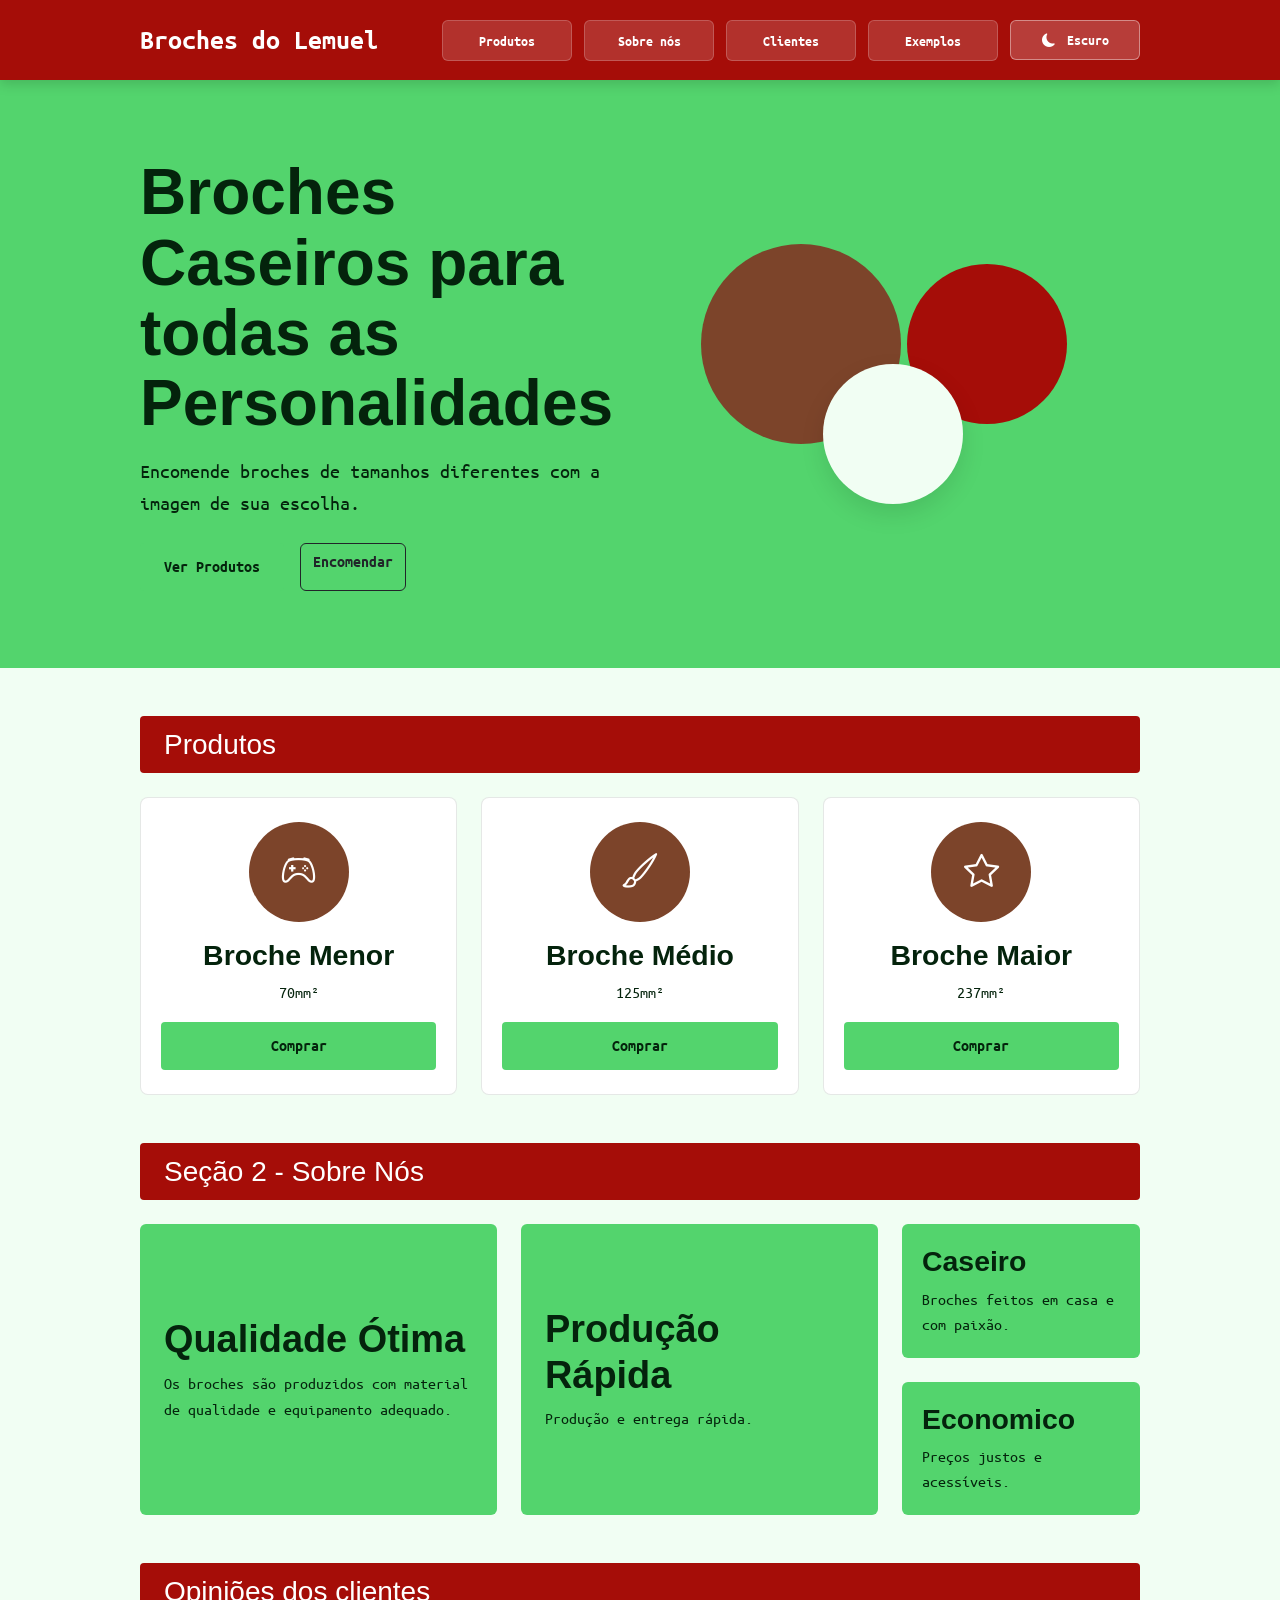
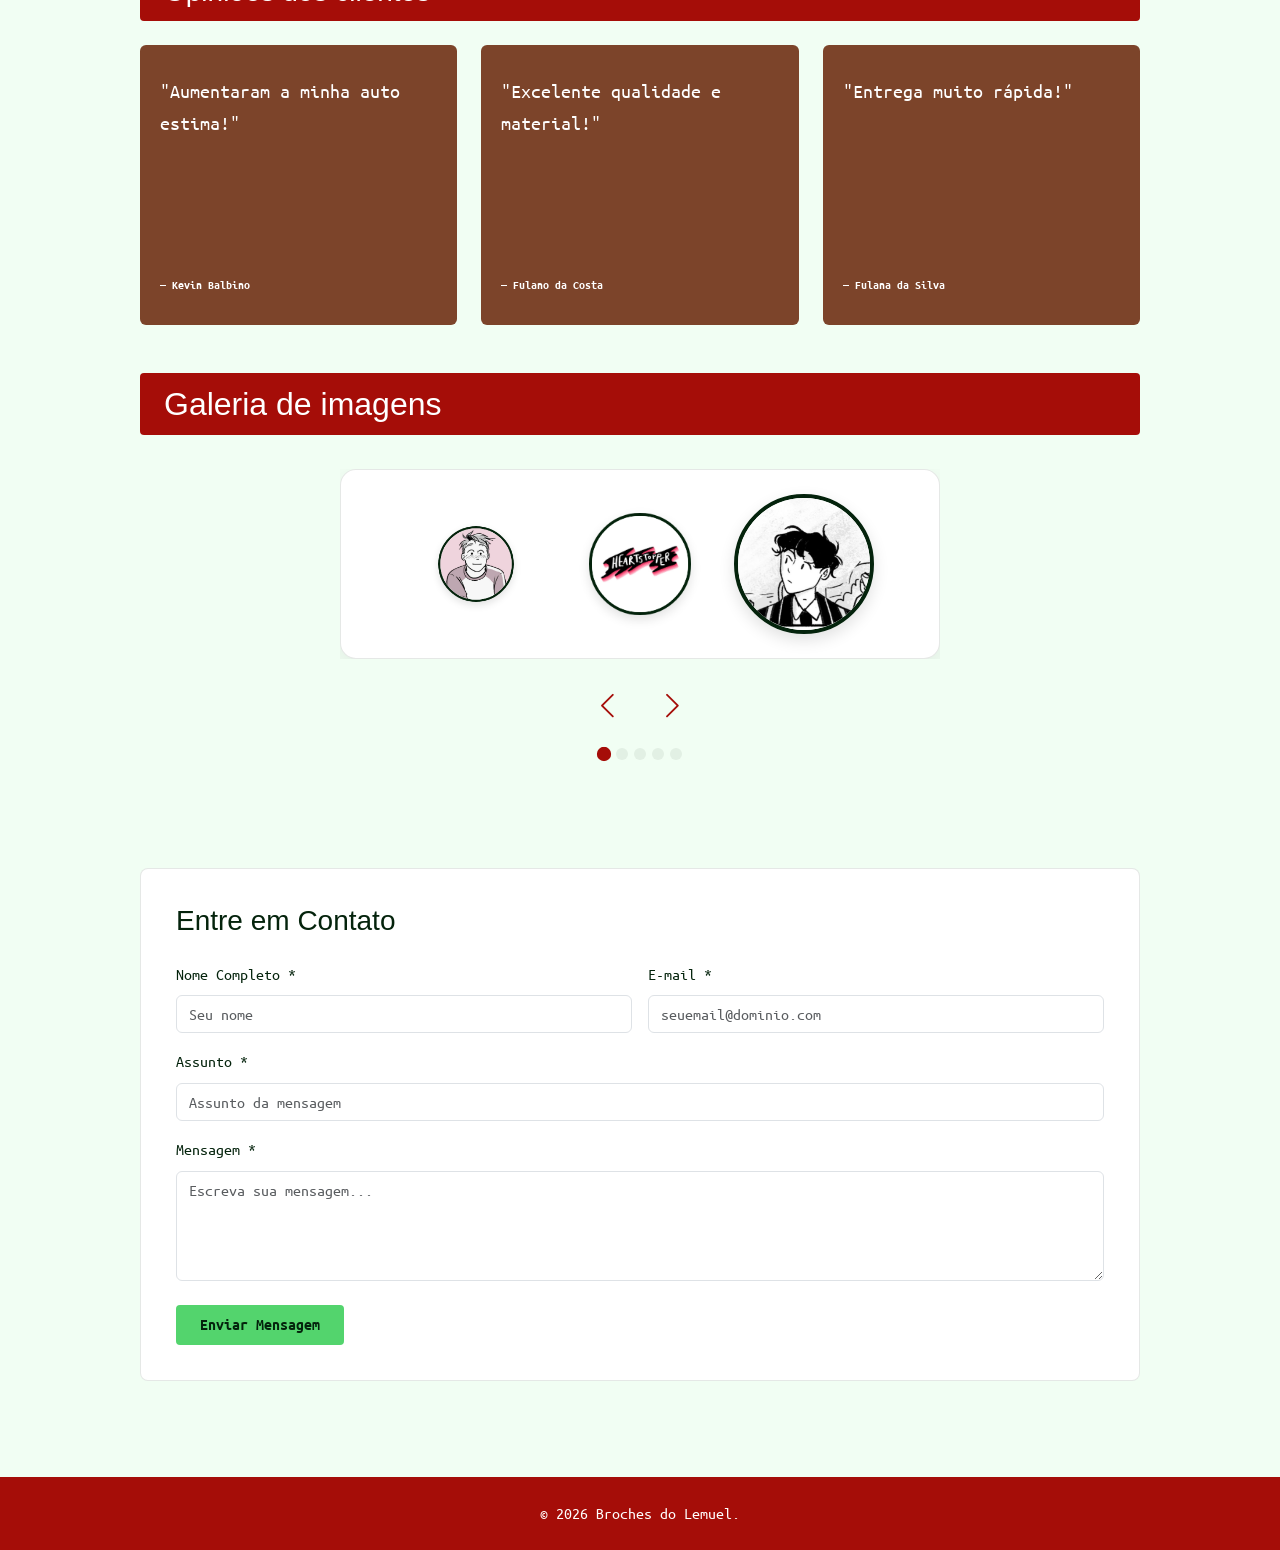
==== commit 83aa4e4d: "Feat. Transformar Carrossel" ====
--- a/index.html
+++ b/index.html
@@ -6,10 +6,9 @@
   <meta name="viewport" content="width=device-width, initial-scale=1.0">
   <title>Broches do Lemuel | Venda de Bottons Personalizados</title>
 
-  <!-- CDNs das dependências de UI: Bootstrap 5, Bootstrap Icons e Swiper.js -->
+  <!-- CDNs das dependências de UI: Bootstrap 5 e Bootstrap Icons -->
   <link href="https://cdn.jsdelivr.net/npm/bootstrap@5.3.2/dist/css/bootstrap.min.css" rel="stylesheet">
   <link href="https://cdn.jsdelivr.net/npm/bootstrap-icons@1.11.1/font/bootstrap-icons.css" rel="stylesheet">
-  <link rel="stylesheet" href="https://cdn.jsdelivr.net/npm/swiper@11/swiper-bundle.min.css" />
 
   <!-- Folha de estilo personalizada -->
   <link rel="stylesheet" href="assets/css/styles.css">
@@ -166,15 +165,20 @@
       </div>
     </section>
 
-    <!-- SEÇÃO 4: GALERIA INTERATIVA (SWIPER) -->
+    <!-- SEÇÃO 4: GALERIA INTERATIVA (BOOTSTRAP CAROUSEL) -->
     <section id="secao4" class="page-section mb-5">
       <div class="grid-container">
-        <h2 class="h3 mb-4">Galeria de imagens</h2>
-
-        <div class="swiper gallerySwiper">
-          <div class="swiper-wrapper">
-
-            <div class="swiper-slide">
+        <div class="section-banner-title">
+          <h2 class="m-0 h2">Galeria de imagens</h2>
+        </div>
+        
+
+        <div id="galleryCarousel" class="carousel slide custom-gallery-carousel" data-bs-ride="carousel">
+          
+          <!-- Slides da Galeria -->
+          <div class="carousel-inner">
+
+            <div class="carousel-item active">
               <div class="gallery-slide-card">
                 <div class="grid-gallery-trio">
                   <img src="assets/img/h1.jpg" alt="Galeria h1" />
@@ -184,7 +188,7 @@
               </div>
             </div>
 
-            <div class="swiper-slide">
+            <div class="carousel-item">
               <div class="gallery-slide-card">
                 <div class="grid-gallery-trio">
                   <img src="assets/img/m1.jpg" alt="Galeria m1" />
@@ -194,7 +198,7 @@
               </div>
             </div>
 
-            <div class="swiper-slide">
+            <div class="carousel-item">
               <div class="gallery-slide-card">
                 <div class="grid-gallery-trio">
                   <img src="assets/img/su1.jpg" alt="Galeria su1" />
@@ -204,7 +208,7 @@
               </div>
             </div>
 
-            <div class="swiper-slide">
+            <div class="carousel-item">
               <div class="gallery-slide-card">
                 <div class="grid-gallery-trio">
                   <img src="assets/img/toh1.jpg" alt="Galeria toh1" />
@@ -214,7 +218,7 @@
               </div>
             </div>
 
-            <div class="swiper-slide">
+            <div class="carousel-item">
               <div class="gallery-slide-card">
                 <div class="grid-gallery-trio">
                   <img src="assets/img/zzz1.jpg" alt="Galeria zzz1" />
@@ -226,12 +230,25 @@
 
           </div>
 
-          <!-- Botões e Paginação do Swiper -->
-          <div class="swiper-controls-center">
-            <button class="swiper-button-prev-custom" aria-label="Anterior"><i class="bi bi-chevron-left"></i></button>
-            <button class="swiper-button-next-custom" aria-label="Próximo"><i class="bi bi-chevron-right"></i></button>
-          </div>
-          <div class="swiper-pagination"></div>
+          <!-- Controles do Carrossel (< >) -->
+          <div class="carousel-controls-center">
+            <button class="carousel-btn-custom" type="button" data-bs-target="#galleryCarousel" data-bs-slide="prev" aria-label="Anterior">
+              <i class="bi bi-chevron-left"></i>
+            </button>
+            <button class="carousel-btn-custom" type="button" data-bs-target="#galleryCarousel" data-bs-slide="next" aria-label="Próximo">
+              <i class="bi bi-chevron-right"></i>
+            </button>
+          </div>
+
+          <!-- Indicadores/Paginação do Carrossel -->
+          <div class="carousel-indicators custom-indicators">
+            <button type="button" data-bs-target="#galleryCarousel" data-bs-slide-to="0" class="active" aria-current="true" aria-label="Slide 1"></button>
+            <button type="button" data-bs-target="#galleryCarousel" data-bs-slide-to="1" aria-label="Slide 2"></button>
+            <button type="button" data-bs-target="#galleryCarousel" data-bs-slide-to="2" aria-label="Slide 3"></button>
+            <button type="button" data-bs-target="#galleryCarousel" data-bs-slide-to="3" aria-label="Slide 4"></button>
+            <button type="button" data-bs-target="#galleryCarousel" data-bs-slide-to="4" aria-label="Slide 5"></button>
+          </div>
+
         </div>
 
       </div>
@@ -306,7 +323,6 @@
 
   <!-- SCRIPTS EXTERNOS E ARQUIVO LOCAL -->
   <script src="https://cdn.jsdelivr.net/npm/bootstrap@5.3.2/dist/js/bootstrap.bundle.min.js"></script>
-  <script src="https://cdn.jsdelivr.net/npm/swiper@11/swiper-bundle.min.js"></script>
   <script src="assets/js/script.js"></script>
 </body>
 </html>
--- a/assets/css/styles.css
+++ b/assets/css/styles.css
@@ -547,25 +547,19 @@
 }
 
 /* =========================================================
-   SEÇÃO 4: GALERIA DE IMAGENS - CARROSSEL COVERFLOW (SWIPER)
-   ========================================================= */
-.gallerySwiper {
+   SEÇÃO 4: GALERIA DE IMAGENS - CARROSSEL (BOOTSTRAP)
+   ========================================================= */
+.custom-gallery-carousel {
   width: 100%;
-  padding-top: 20px;
-  padding-bottom: 55px;
-  overflow: hidden;
-}
-
-.gallerySwiper .swiper-wrapper {
-  transition-timing-function: cubic-bezier(0.25, 1, 0.5, 1);
-  will-change: transform;
-}
-
-.gallerySwiper .swiper-slide {
-  width: 600px;
-  max-width: 90vw;
-  height: auto;
-  transition: transform 0.4s ease, opacity 0.4s ease;
+  max-width: 600px;
+  margin: 0 auto;
+  padding-top: 10px;
+  padding-bottom: 60px;
+  position: relative;
+}
+
+.custom-gallery-carousel .carousel-item {
+  transition: transform 0.6s ease-in-out, opacity 0.6s ease-in-out;
 }
 
 .gallery-slide-card {
@@ -576,6 +570,7 @@
   box-shadow: 0 10px 30px rgba(0, 0, 0, 0.08);
   transition: all 0.4s ease;
   cursor: pointer;
+  margin: 0 auto;
 }
 
 .grid-gallery-trio {
@@ -596,37 +591,22 @@
   user-select: none;
 }
 
-/* Slide Central Destacado */
-.gallerySwiper .swiper-slide-active .gallery-slide-card {
-  opacity: 1;
-  transform: scale(1.05);
-  box-shadow: 0 16px 36px rgba(0, 0, 0, 0.16);
-}
-
-.gallerySwiper .swiper-slide-active .grid-gallery-trio img:hover {
+.grid-gallery-trio img:hover {
   transform: scale(1.15);
   border-radius: 16px;
   box-shadow: 0 12px 28px rgba(0,0,0,0.25);
 }
 
-/* Slides Laterais */
-.gallerySwiper .swiper-slide:not(.swiper-slide-active) .gallery-slide-card {
-  opacity: 0.55;
-  transform: scale(0.88);
-  box-shadow: none;
-}
-
 /* Controles Minimalistas (< >) */
-.swiper-controls-center {
+.carousel-controls-center {
   display: flex;
   justify-content: center;
   align-items: center;
   gap: 16px;
-  margin-top: 15px;
-}
-
-.swiper-button-prev-custom,
-.swiper-button-next-custom {
+  margin-top: 20px;
+}
+
+.carousel-btn-custom {
   background: transparent;
   border: none;
   color: var(--secondary);
@@ -636,14 +616,31 @@
   transition: transform 0.2s ease, color 0.2s ease;
 }
 
-.swiper-button-prev-custom:hover,
-.swiper-button-next-custom:hover {
+.carousel-btn-custom:hover {
   color: var(--primary);
   transform: scale(1.25);
 }
 
-.swiper-pagination-bullet-active {
+/* Indicadores/Paginação Customizados */
+.custom-indicators {
+  position: relative;
+  margin: 15px 0 0 0;
+}
+
+.custom-indicators [data-bs-target] {
+  width: 12px;
+  height: 12px;
+  border-radius: 50%;
+  background-color: var(--border-color);
+  border: none;
+  opacity: 0.6;
+  transition: opacity 0.3s ease, background-color 0.3s ease, transform 0.3s ease;
+}
+
+.custom-indicators .active {
   background-color: var(--secondary) !important;
+  opacity: 1;
+  transform: scale(1.2);
 }
 
 /* Contato & Rodapé */
@@ -673,4 +670,18 @@
 .footer-custom {
   background-color: var(--secondary);
   color: #ffffff;
+}
+
+/* Transição suave para a animação de tamanho dos broches */
+.grid-gallery-trio img {
+  transition: transform 0.6s cubic-bezier(0.4, 0, 0.2, 1), 
+              border-radius 0.3s ease, 
+              box-shadow 0.3s ease;
+  will-change: transform;
+}
+
+/* Quando o slide não estiver ativo, reseta o tamanho original (escala 1) */
+.carousel-item:not(.active) .grid-gallery-trio img {
+  transform: scale(1) !important;
+  transition: none !important; /* Desativa a transição ao sair para o resete ser instantâneo */
 }
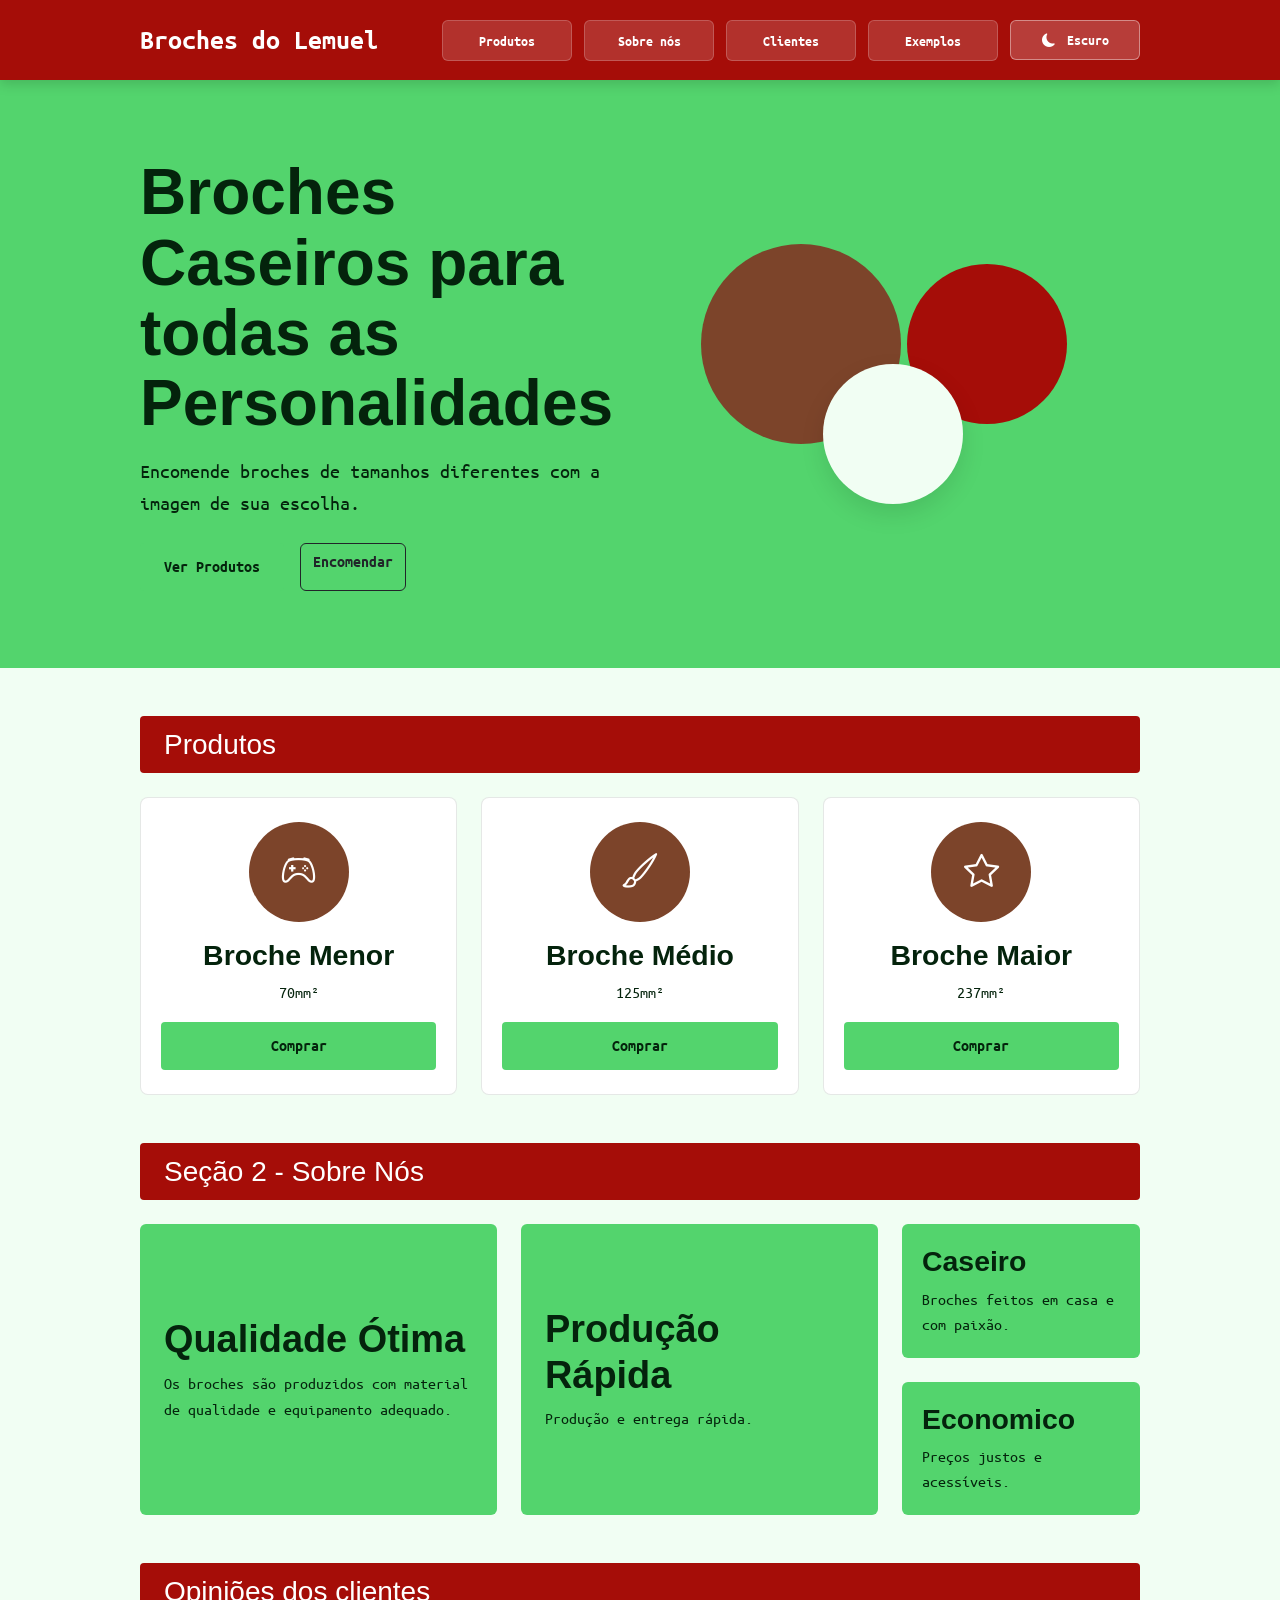
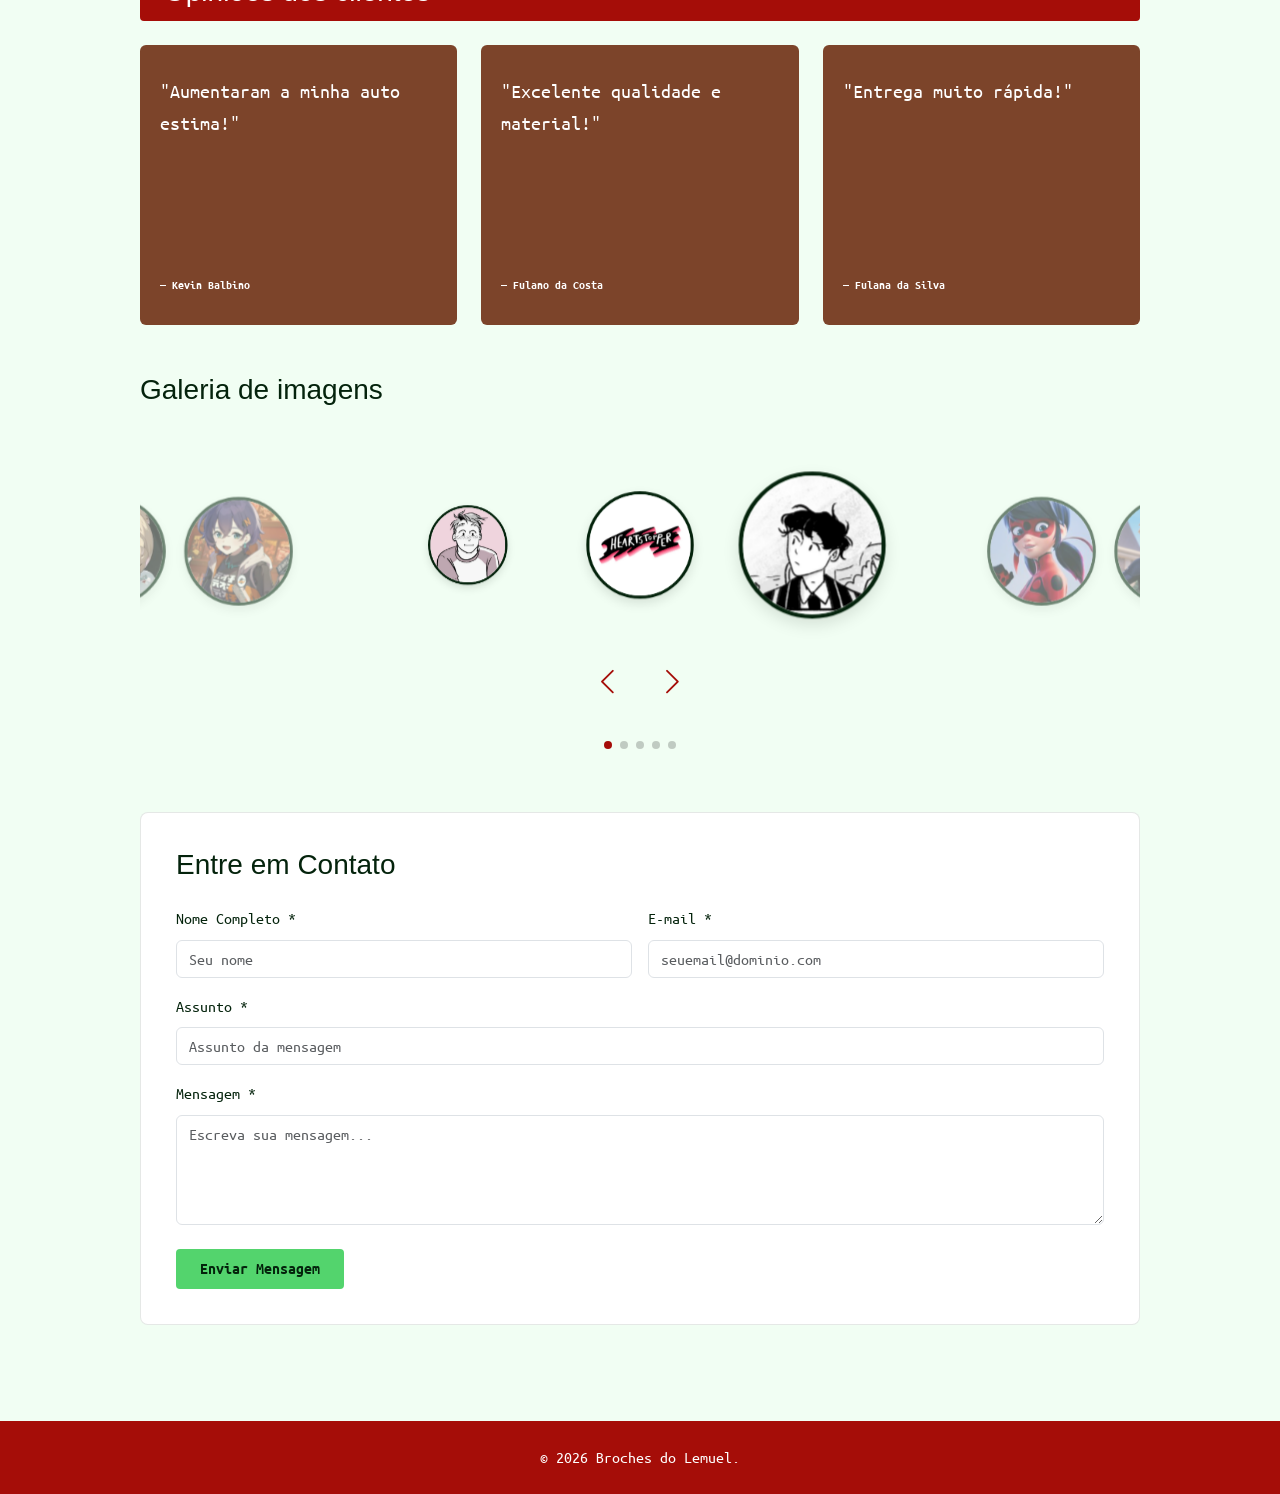
==== commit bf039431: "Feat. Combinar Carrosseis" ====
--- a/index.html
+++ b/index.html
@@ -1,16 +1,15 @@
 <!DOCTYPE html>
 <html lang="pt-BR" data-theme="light">
 <head>
-  <!-- Metadados de codificação e viewport responsiva -->
   <meta charset="UTF-8">
   <meta name="viewport" content="width=device-width, initial-scale=1.0">
   <title>Broches do Lemuel | Venda de Bottons Personalizados</title>
 
-  <!-- CDNs das dependências de UI: Bootstrap 5 e Bootstrap Icons -->
+  <!-- CDNs: Bootstrap 5, Bootstrap Icons e Swiper 11 -->
   <link href="https://cdn.jsdelivr.net/npm/bootstrap@5.3.2/dist/css/bootstrap.min.css" rel="stylesheet">
   <link href="https://cdn.jsdelivr.net/npm/bootstrap-icons@1.11.1/font/bootstrap-icons.css" rel="stylesheet">
-
-  <!-- Folha de estilo personalizada -->
+  <link rel="stylesheet" href="https://cdn.jsdelivr.net/npm/swiper@11/swiper-bundle.min.css">
+
   <link rel="stylesheet" href="assets/css/styles.css">
 </head>
 <body>
@@ -20,14 +19,12 @@
     <div class="grid-container d-flex align-items-center justify-content-between w-100">
       <a class="navbar-brand text-white fw-bold fs-3 m-0" href="#">Broches do Lemuel</a>
 
-      <!-- Botão Hambúrguer para alternar exibição da Sidebar no Mobile -->
       <button class="menu-toggle" id="menuToggle" aria-label="Abrir menu de navegação">
         <span></span>
         <span></span>
         <span></span>
       </button>
 
-      <!-- Menu de links âncora e alternador de tema -->
       <nav class="nav-menu-wrapper" id="navMenu">
         <div class="sidebar-header d-lg-none">
           <button class="sidebar-close-btn" id="sidebarCloseBtn" aria-label="Fechar menu">
@@ -62,7 +59,6 @@
             <a href="#contato" class="btn btn-outline-dark fw-bold">Encomendar</a>
           </div>
         </div>
-        <!-- Grafismos alvo do efeito Parallax no JS -->
         <div class="hero-graphics-col">
           <div class="circle-accent circle-1"></div>
           <div class="circle-accent circle-2"></div>
@@ -165,20 +161,15 @@
       </div>
     </section>
 
-    <!-- SEÇÃO 4: GALERIA INTERATIVA (BOOTSTRAP CAROUSEL) -->
+    <!-- SEÇÃO 4: GALERIA INTERATIVA (SWIPER COM ALTERNÂNCIA DE TAMANHOS DOS BROCHES) -->
     <section id="secao4" class="page-section mb-5">
       <div class="grid-container">
-        <div class="section-banner-title">
-          <h2 class="m-0 h2">Galeria de imagens</h2>
-        </div>
-        
-
-        <div id="galleryCarousel" class="carousel slide custom-gallery-carousel" data-bs-ride="carousel">
-          
-          <!-- Slides da Galeria -->
-          <div class="carousel-inner">
-
-            <div class="carousel-item active">
+        <h2 class="h3 mb-4">Galeria de imagens</h2>
+
+        <div class="swiper gallerySwiper">
+          <div class="swiper-wrapper">
+
+            <div class="swiper-slide">
               <div class="gallery-slide-card">
                 <div class="grid-gallery-trio">
                   <img src="assets/img/h1.jpg" alt="Galeria h1" />
@@ -188,7 +179,7 @@
               </div>
             </div>
 
-            <div class="carousel-item">
+            <div class="swiper-slide">
               <div class="gallery-slide-card">
                 <div class="grid-gallery-trio">
                   <img src="assets/img/m1.jpg" alt="Galeria m1" />
@@ -198,7 +189,7 @@
               </div>
             </div>
 
-            <div class="carousel-item">
+            <div class="swiper-slide">
               <div class="gallery-slide-card">
                 <div class="grid-gallery-trio">
                   <img src="assets/img/su1.jpg" alt="Galeria su1" />
@@ -208,7 +199,7 @@
               </div>
             </div>
 
-            <div class="carousel-item">
+            <div class="swiper-slide">
               <div class="gallery-slide-card">
                 <div class="grid-gallery-trio">
                   <img src="assets/img/toh1.jpg" alt="Galeria toh1" />
@@ -218,7 +209,7 @@
               </div>
             </div>
 
-            <div class="carousel-item">
+            <div class="swiper-slide">
               <div class="gallery-slide-card">
                 <div class="grid-gallery-trio">
                   <img src="assets/img/zzz1.jpg" alt="Galeria zzz1" />
@@ -230,25 +221,12 @@
 
           </div>
 
-          <!-- Controles do Carrossel (< >) -->
-          <div class="carousel-controls-center">
-            <button class="carousel-btn-custom" type="button" data-bs-target="#galleryCarousel" data-bs-slide="prev" aria-label="Anterior">
-              <i class="bi bi-chevron-left"></i>
-            </button>
-            <button class="carousel-btn-custom" type="button" data-bs-target="#galleryCarousel" data-bs-slide="next" aria-label="Próximo">
-              <i class="bi bi-chevron-right"></i>
-            </button>
-          </div>
-
-          <!-- Indicadores/Paginação do Carrossel -->
-          <div class="carousel-indicators custom-indicators">
-            <button type="button" data-bs-target="#galleryCarousel" data-bs-slide-to="0" class="active" aria-current="true" aria-label="Slide 1"></button>
-            <button type="button" data-bs-target="#galleryCarousel" data-bs-slide-to="1" aria-label="Slide 2"></button>
-            <button type="button" data-bs-target="#galleryCarousel" data-bs-slide-to="2" aria-label="Slide 3"></button>
-            <button type="button" data-bs-target="#galleryCarousel" data-bs-slide-to="3" aria-label="Slide 4"></button>
-            <button type="button" data-bs-target="#galleryCarousel" data-bs-slide-to="4" aria-label="Slide 5"></button>
-          </div>
-
+          <!-- Controles e Paginação do Swiper -->
+          <div class="swiper-controls-center">
+            <button class="swiper-button-prev-custom" aria-label="Anterior"><i class="bi bi-chevron-left"></i></button>
+            <button class="swiper-button-next-custom" aria-label="Próximo"><i class="bi bi-chevron-right"></i></button>
+          </div>
+          <div class="swiper-pagination"></div>
         </div>
 
       </div>
@@ -286,7 +264,6 @@
               </div>
             </div>
           </form>
-          <!-- Contêiner dinâmico de exibição dos alertas -->
           <div id="formAlert" class="alert d-none mt-3" role="alert"></div>
         </div>
       </div>
@@ -301,7 +278,7 @@
     </div>
   </footer>
 
-  <!-- MODAL BOOTSTRAP PARA DETALHES DE PRODUTOS -->
+  <!-- MODAL BOOTSTRAP -->
   <div class="modal fade" id="productModal" tabindex="-1" aria-hidden="true">
     <div class="modal-dialog modal-dialog-centered">
       <div class="modal-content">
@@ -321,8 +298,8 @@
     </div>
   </div>
 
-  <!-- SCRIPTS EXTERNOS E ARQUIVO LOCAL -->
   <script src="https://cdn.jsdelivr.net/npm/bootstrap@5.3.2/dist/js/bootstrap.bundle.min.js"></script>
+  <script src="https://cdn.jsdelivr.net/npm/swiper@11/swiper-bundle.min.js"></script>
   <script src="assets/js/script.js"></script>
 </body>
 </html>
--- a/assets/css/styles.css
+++ b/assets/css/styles.css
@@ -87,7 +87,6 @@
   }
 }
 
-/* Reset Básico e Rolagem Smooth */
 * {
   margin: 0;
   padding: 0;
@@ -169,7 +168,7 @@
 }
 
 /* =========================================================
-   HEADER, NAVBAR E PADRONIZAÇÃO DE BOTÕES / SIDEBAR
+   HEADER, NAVBAR E SIDEBAR
    ========================================================= */
 .header-navbar {
   background-color: var(--secondary);
@@ -335,7 +334,7 @@
   }
 }
 
-/* Hero Section */
+/* HERO SECTION */
 .hero-section {
   background-color: var(--primary);
   padding: clamp(40px, 6vw, 80px) 0;
@@ -470,7 +469,7 @@
   font-size: 2.2rem;
 }
 
-/* Seção 2 */
+/* SEÇÃO 2: SOBRE NÓS */
 .section-grid-asymmetric {
   display: grid;
   grid-template-columns: 1.5fr 1.5fr 1fr;
@@ -547,19 +546,25 @@
 }
 
 /* =========================================================
-   SEÇÃO 4: GALERIA DE IMAGENS - CARROSSEL (BOOTSTRAP)
-   ========================================================= */
-.custom-gallery-carousel {
+   SEÇÃO 4: GALERIA DE IMAGENS - SWIPER COVERFLOW & ALTERNÂNCIA DE BROCHES
+   ========================================================= */
+.gallerySwiper {
   width: 100%;
-  max-width: 600px;
-  margin: 0 auto;
-  padding-top: 10px;
-  padding-bottom: 60px;
-  position: relative;
-}
-
-.custom-gallery-carousel .carousel-item {
-  transition: transform 0.6s ease-in-out, opacity 0.6s ease-in-out;
+  padding-top: 20px;
+  padding-bottom: 55px;
+  overflow: hidden;
+}
+
+.gallerySwiper .swiper-wrapper {
+  transition-timing-function: cubic-bezier(0.25, 1, 0.5, 1);
+  will-change: transform;
+}
+
+.gallerySwiper .swiper-slide {
+  width: 600px;
+  max-width: 90vw;
+  height: auto;
+  transition: transform 0.4s ease, opacity 0.4s ease;
 }
 
 .gallery-slide-card {
@@ -570,7 +575,6 @@
   box-shadow: 0 10px 30px rgba(0, 0, 0, 0.08);
   transition: all 0.4s ease;
   cursor: pointer;
-  margin: 0 auto;
 }
 
 .grid-gallery-trio {
@@ -587,26 +591,48 @@
   border-radius: 50%;
   border: 4px solid var(--text);
   box-shadow: 0 6px 16px rgba(0,0,0,0.12);
-  transition: transform 0.3s ease, border-radius 0.3s ease, box-shadow 0.3s ease;
+  transition: transform 0.6s cubic-bezier(0.4, 0, 0.2, 1), 
+              border-radius 0.3s ease, 
+              box-shadow 0.3s ease;
+  will-change: transform;
   user-select: none;
 }
 
-.grid-gallery-trio img:hover {
-  transform: scale(1.15);
+/* Reseta os broches nos slides inativos */
+.swiper-slide:not(.swiper-slide-active) .grid-gallery-trio img {
+  transform: scale(1) !important;
+  transition: none !important;
+}
+
+/* Destaque do Slide Central no Swiper */
+.gallerySwiper .swiper-slide-active .gallery-slide-card {
+  opacity: 1;
+  transform: scale(1.05);
+  box-shadow: 0 16px 36px rgba(0, 0, 0, 0.16);
+}
+
+.gallerySwiper .swiper-slide-active .grid-gallery-trio img:hover {
   border-radius: 16px;
   box-shadow: 0 12px 28px rgba(0,0,0,0.25);
 }
 
+.gallerySwiper .swiper-slide:not(.swiper-slide-active) .gallery-slide-card {
+  opacity: 0.55;
+  transform: scale(0.88);
+  box-shadow: none;
+}
+
 /* Controles Minimalistas (< >) */
-.carousel-controls-center {
+.swiper-controls-center {
   display: flex;
   justify-content: center;
   align-items: center;
   gap: 16px;
-  margin-top: 20px;
-}
-
-.carousel-btn-custom {
+  margin-top: 15px;
+}
+
+.swiper-button-prev-custom,
+.swiper-button-next-custom {
   background: transparent;
   border: none;
   color: var(--secondary);
@@ -616,34 +642,17 @@
   transition: transform 0.2s ease, color 0.2s ease;
 }
 
-.carousel-btn-custom:hover {
+.swiper-button-prev-custom:hover,
+.swiper-button-next-custom:hover {
   color: var(--primary);
   transform: scale(1.25);
 }
 
-/* Indicadores/Paginação Customizados */
-.custom-indicators {
-  position: relative;
-  margin: 15px 0 0 0;
-}
-
-.custom-indicators [data-bs-target] {
-  width: 12px;
-  height: 12px;
-  border-radius: 50%;
-  background-color: var(--border-color);
-  border: none;
-  opacity: 0.6;
-  transition: opacity 0.3s ease, background-color 0.3s ease, transform 0.3s ease;
-}
-
-.custom-indicators .active {
+.swiper-pagination-bullet-active {
   background-color: var(--secondary) !important;
-  opacity: 1;
-  transform: scale(1.2);
-}
-
-/* Contato & Rodapé */
+}
+
+/* CONTATO & RODAPÉ */
 .contact-form-container {
   background-color: var(--card-bg);
   border: 1px solid var(--border-color);
@@ -670,18 +679,4 @@
 .footer-custom {
   background-color: var(--secondary);
   color: #ffffff;
-}
-
-/* Transição suave para a animação de tamanho dos broches */
-.grid-gallery-trio img {
-  transition: transform 0.6s cubic-bezier(0.4, 0, 0.2, 1), 
-              border-radius 0.3s ease, 
-              box-shadow 0.3s ease;
-  will-change: transform;
-}
-
-/* Quando o slide não estiver ativo, reseta o tamanho original (escala 1) */
-.carousel-item:not(.active) .grid-gallery-trio img {
-  transform: scale(1) !important;
-  transition: none !important; /* Desativa a transição ao sair para o resete ser instantâneo */
 }
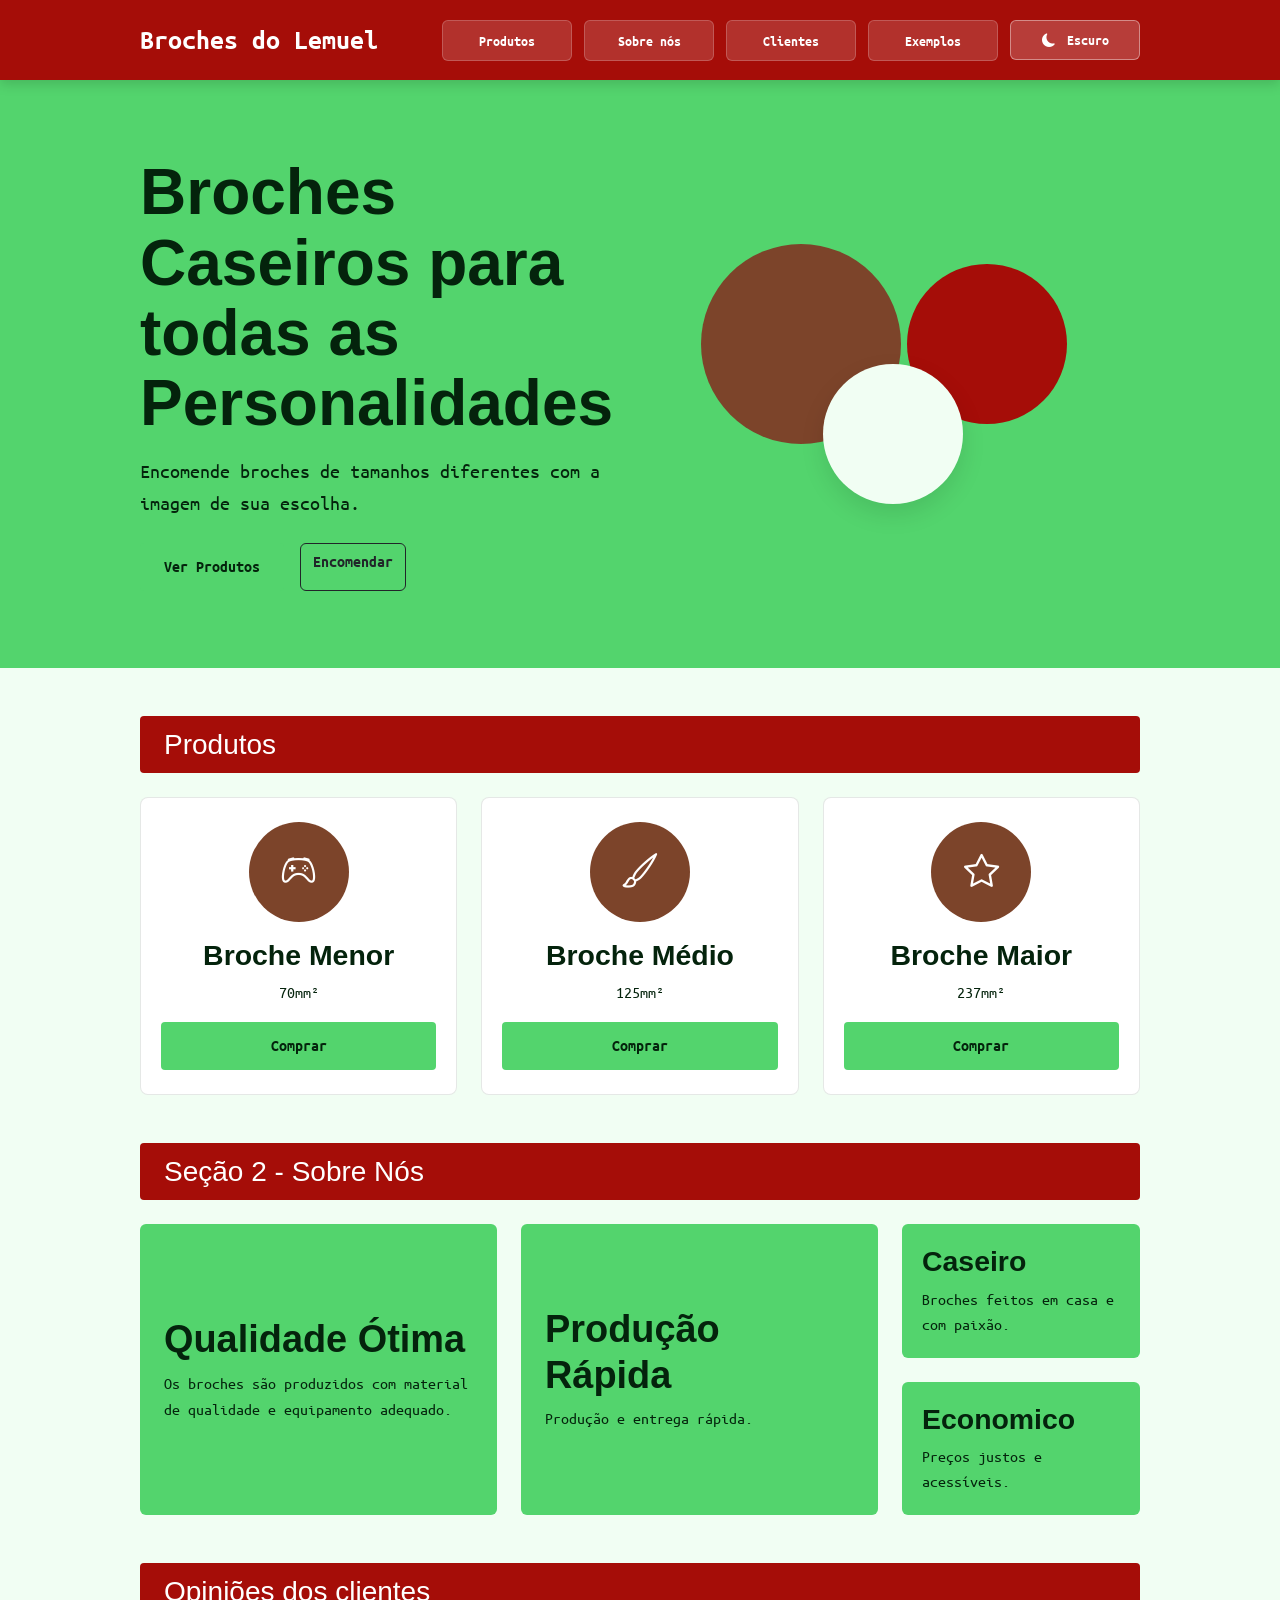
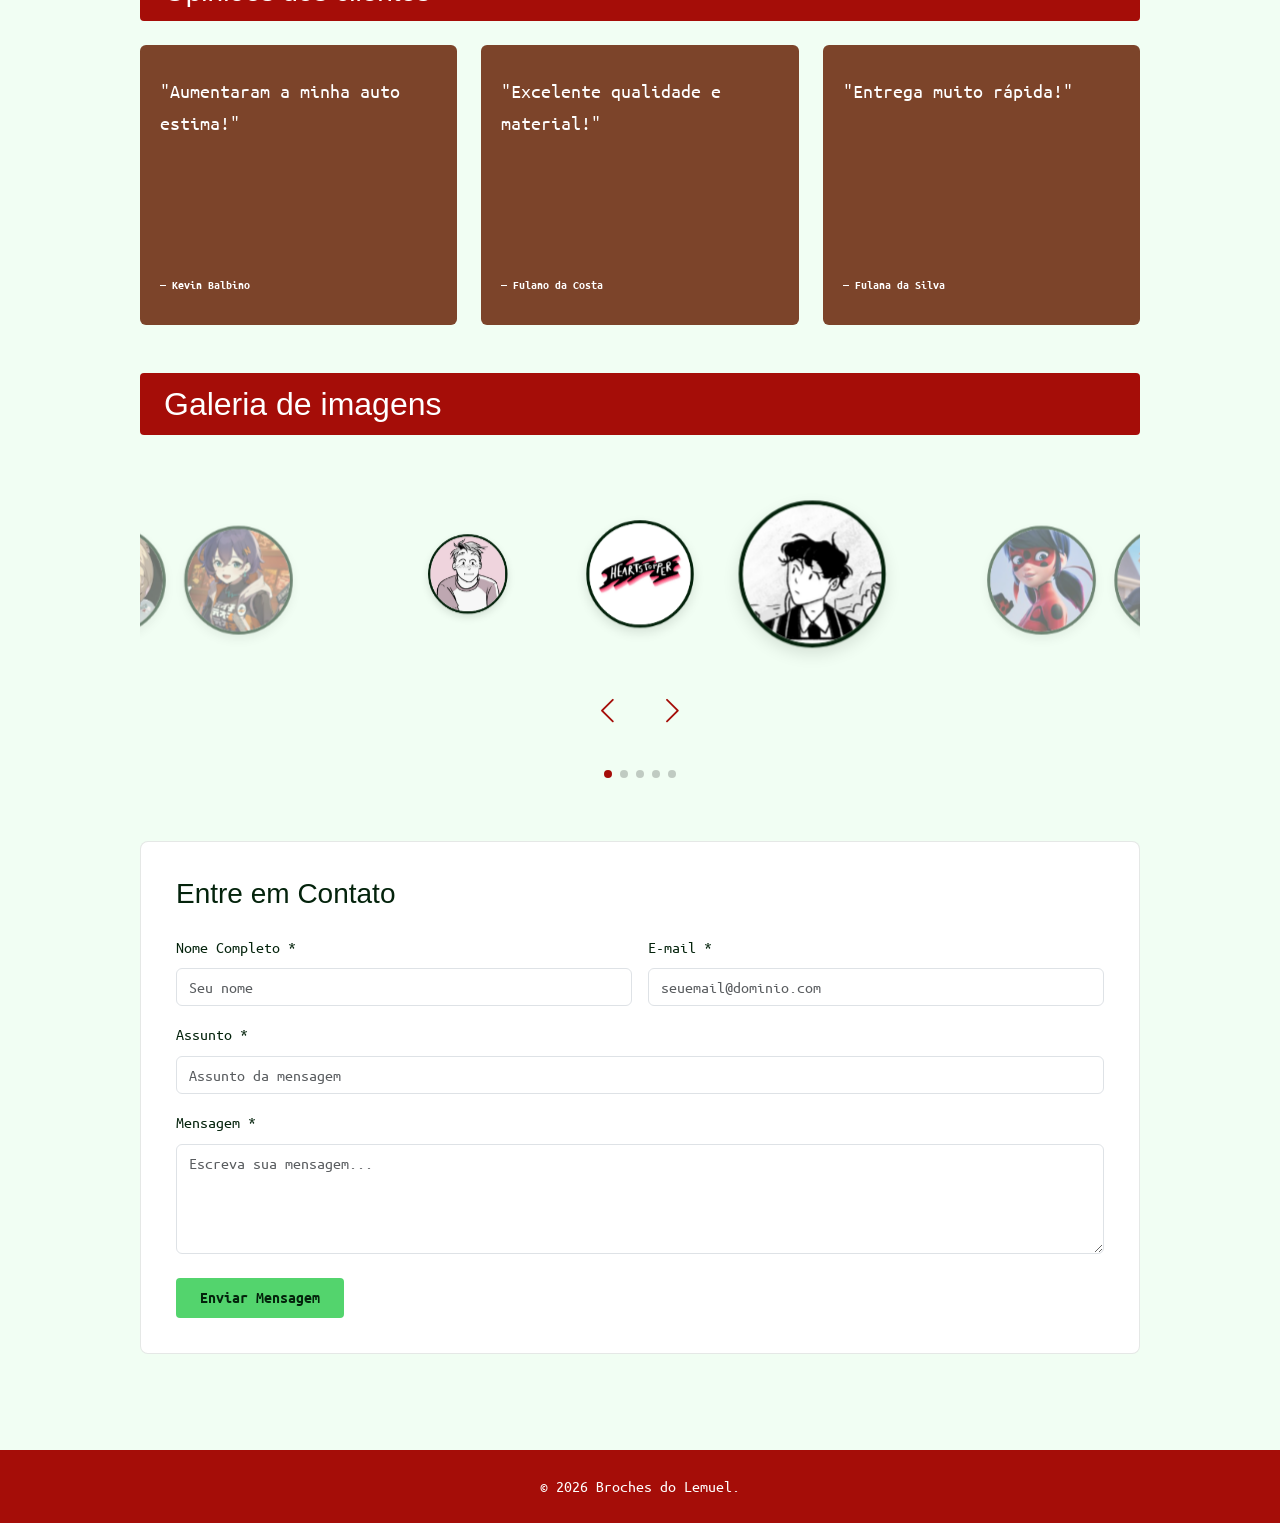
==== commit 3ca59bac: "Feat: Mudar o fundo do título da galeria" ====
--- a/index.html
+++ b/index.html
@@ -164,7 +164,9 @@
     <!-- SEÇÃO 4: GALERIA INTERATIVA (SWIPER COM ALTERNÂNCIA DE TAMANHOS DOS BROCHES) -->
     <section id="secao4" class="page-section mb-5">
       <div class="grid-container">
-        <h2 class="h3 mb-4">Galeria de imagens</h2>
+        <div class="section-banner-title">
+          <h2 class="m-0 h2">Galeria de imagens</h2>
+        </div>
 
         <div class="swiper gallerySwiper">
           <div class="swiper-wrapper">
